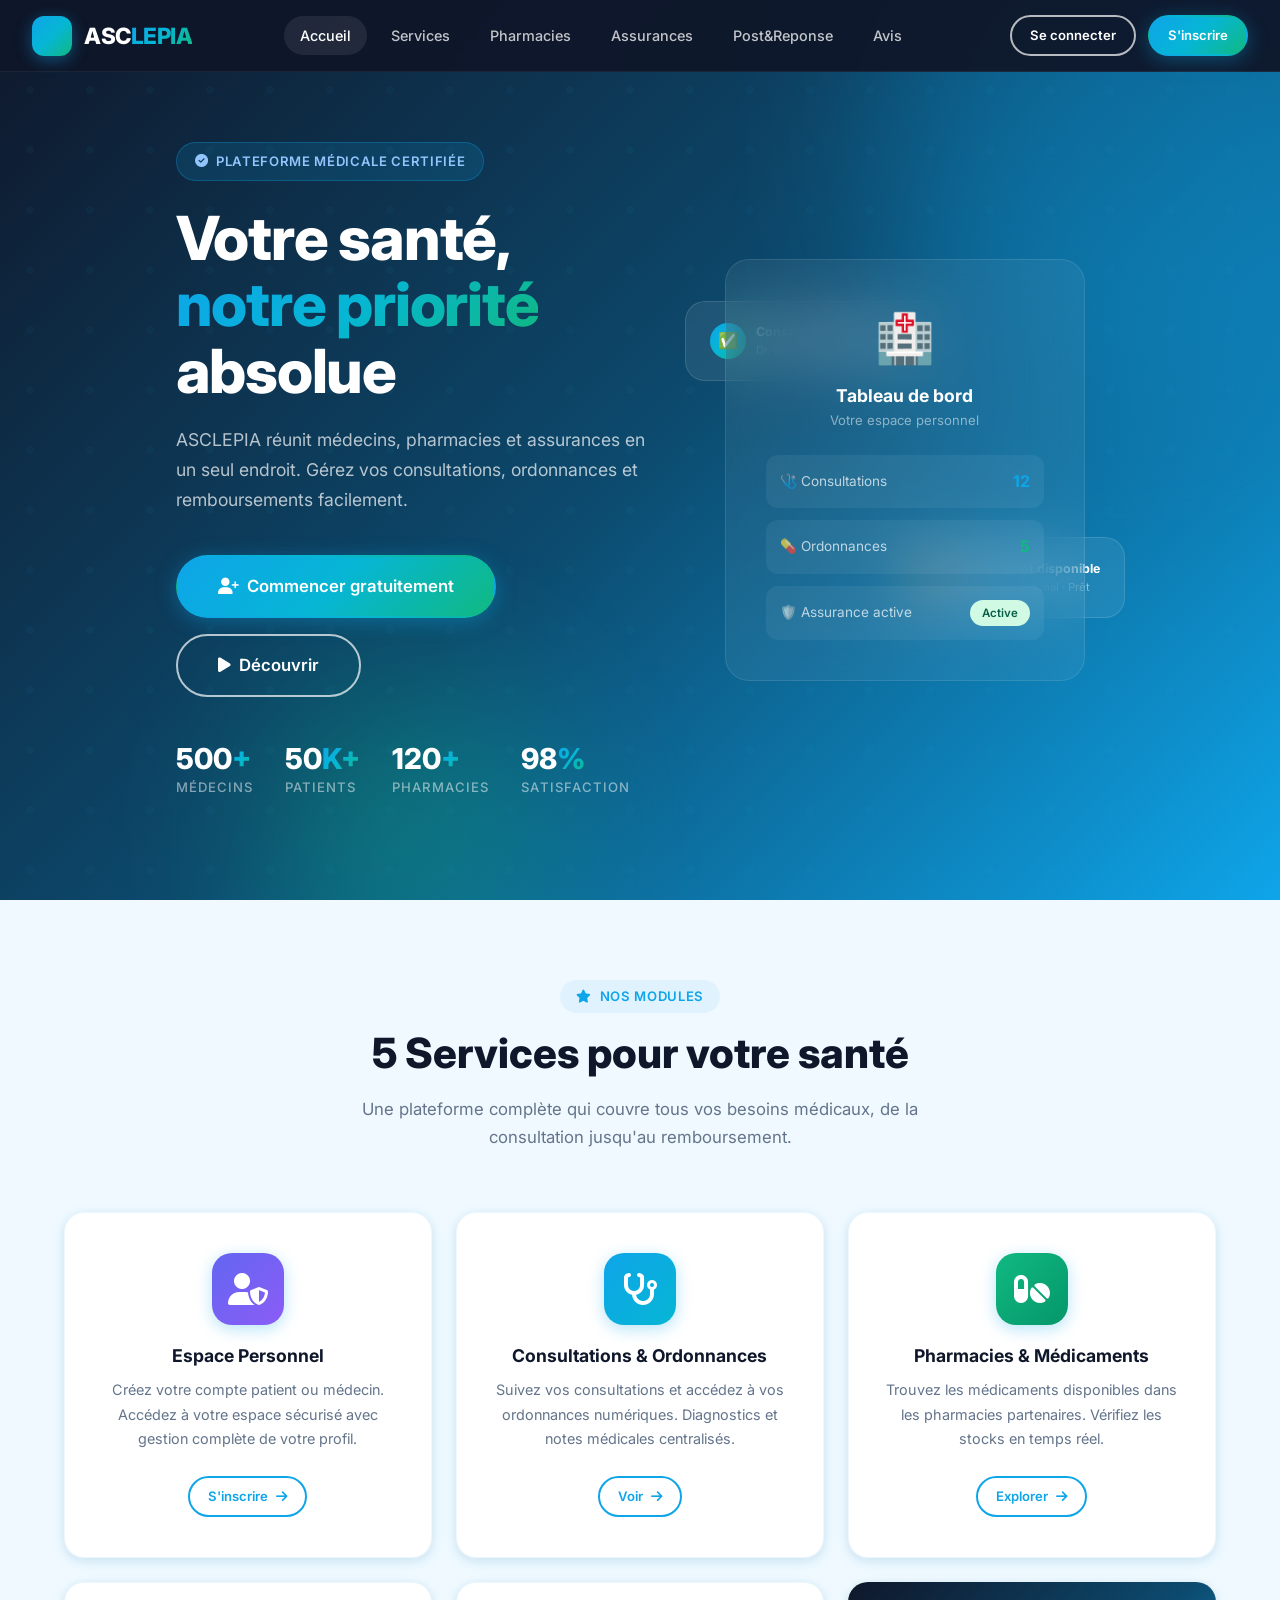
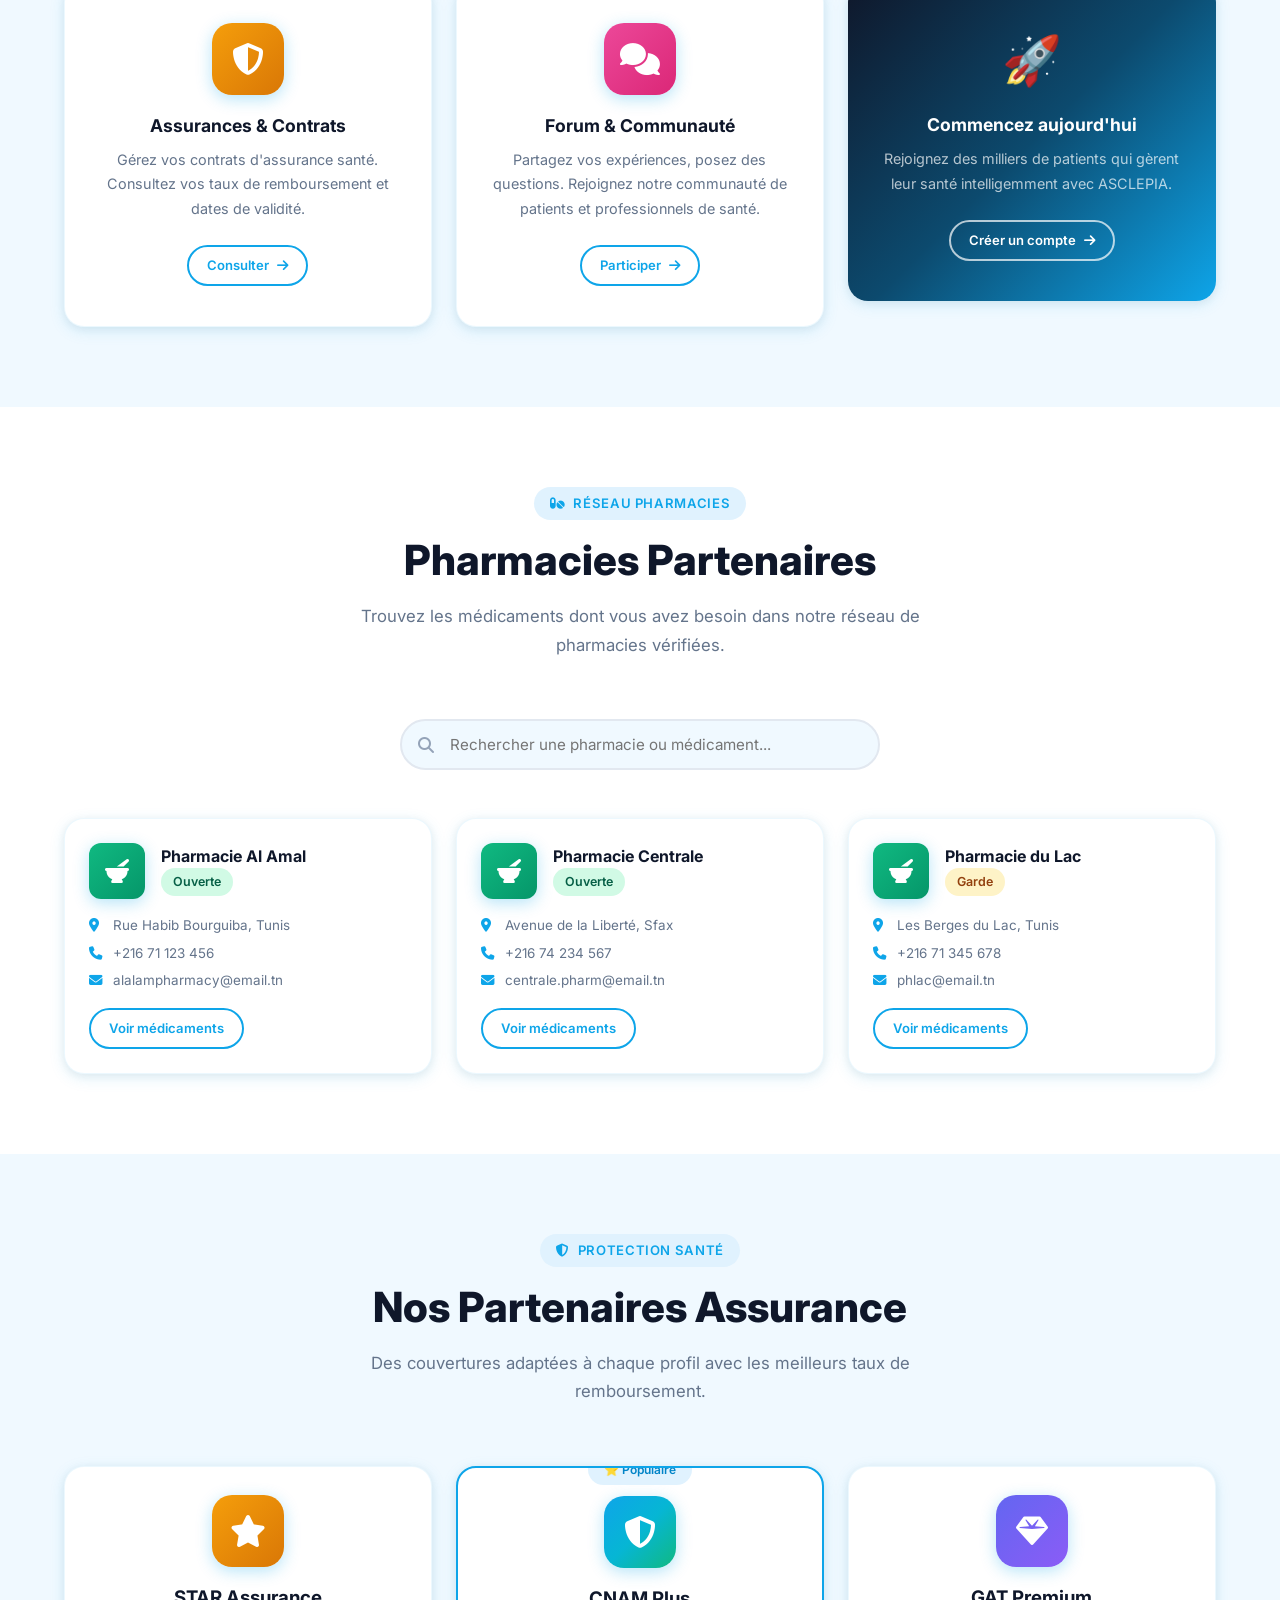
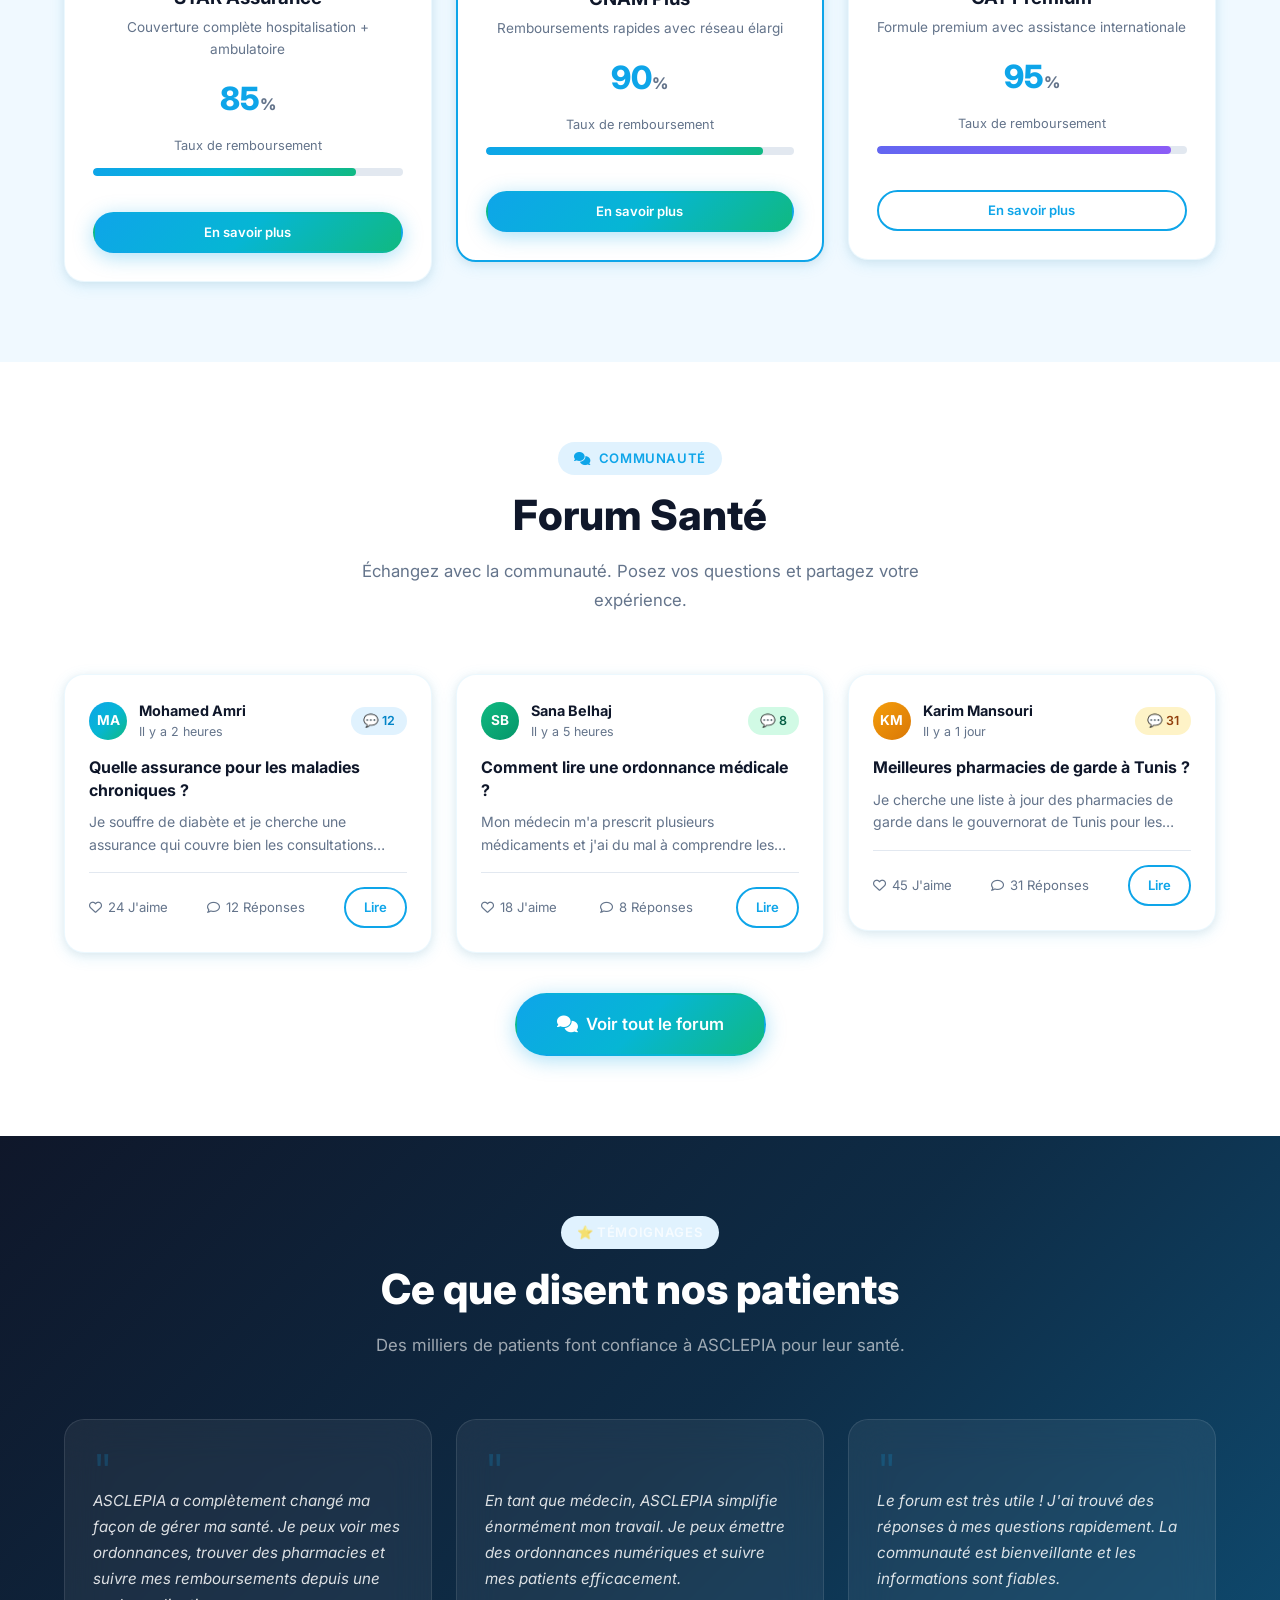
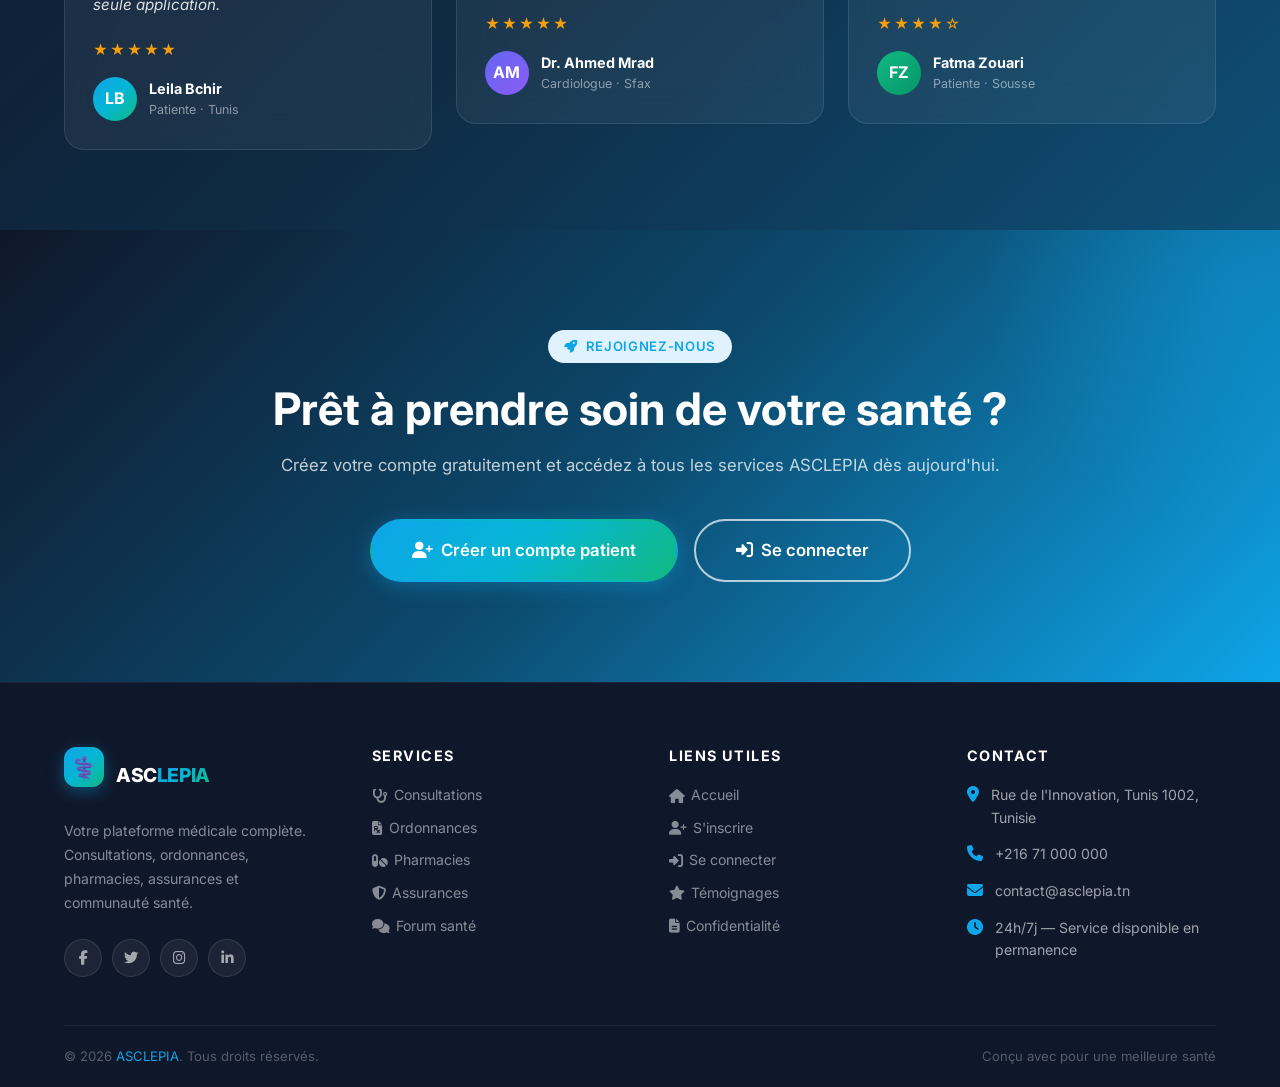
==== View/front/index.html @ 25640bff "sign in sign up" ====
<!DOCTYPE html>
<html lang="fr">
<head>
  <meta charset="UTF-8">
  <meta name="viewport" content="width=device-width, initial-scale=1.0">
  <meta name="description" content="ASCLEPIA - Plateforme médicale en ligne. Consultations, ordonnances, pharmacies, assurances et forum santé.">
  <title>ASCLEPIA — Votre Plateforme Médicale</title>

  <!-- Fonts -->
  <link href="https://fonts.googleapis.com/css2?family=Inter:wght@300;400;500;600;700;800&family=Playfair+Display:wght@600;700&display=swap" rel="stylesheet">
  <!-- Icons -->
  <link rel="stylesheet" href="https://cdnjs.cloudflare.com/ajax/libs/font-awesome/6.5.0/css/all.min.css">
  <!-- Styles -->
  <link rel="stylesheet" href="../assets/css/style.css">
  <link rel="stylesheet" href="../assets/css/frontoffice.css">
</head>

<body>

<!-- ================================================
     NAVBAR
     ================================================ -->
<nav class="navbar" id="navbar">
  <a href="index.html" class="navbar-brand">
    <div class="navbar-logo"></div>
    <div class="navbar-name">ASC<span>LEPIA</span></div>
  </a>

  <div class="nav-links" id="navLinks">
    <a href="#accueil" class="nav-link active">Accueil</a>
    <a href="#services" class="nav-link">Services</a>
    <a href="#pharmacies" class="nav-link">Pharmacies</a>
    <a href="#assurances" class="nav-link">Assurances</a>
    <a href="#forum" class="nav-link">Post&Reponse</a>
    <a href="#avis" class="nav-link">Avis</a>
  </div>

  <div class="nav-actions">
    <a href="login.html" class="btn btn-outline-white btn-sm">Se connecter</a>
    <a href="loginuser.html" class="btn btn-primary btn-sm">S'inscrire</a>
    <div class="hamburger" id="hamburger" onclick="toggleMenu()">
      <span></span><span></span><span></span>
    </div>
  </div>
</nav>

<!-- ================================================
     HERO SECTION
     ================================================ -->
<section class="hero" id="accueil">
  <div class="hero-glow hero-glow-1"></div>
  <div class="hero-glow hero-glow-2"></div>

  <div class="container">
    <div class="d-flex align-center justify-between" style="gap: 48px;">

      <!-- Left Content -->
      <div class="hero-content animate-fadeInUp">
        <div class="hero-badge">
          <i class="fa-solid fa-circle-check"></i>
          Plateforme médicale certifiée
        </div>

        <h1 class="hero-title">
          Votre santé,<br>
          <span class="highlight">notre priorité</span><br>
          absolue
        </h1>

        <p class="hero-subtitle">
          ASCLEPIA réunit médecins, pharmacies et assurances en un seul endroit.
          Gérez vos consultations, ordonnances et remboursements facilement.
        </p>

        <div class="hero-actions">
          <a href="login.html" class="btn btn-primary btn-lg">
            <i class="fa-solid fa-user-plus"></i>
            Commencer gratuitement
          </a>
          <a href="#services" class="btn btn-outline-white btn-lg">
            <i class="fa-solid fa-play"></i>
            Découvrir
          </a>
        </div>

        <div class="hero-stats">
          <div class="hero-stat">
            <div class="number">500<span>+</span></div>
            <div class="label">Médecins</div>
          </div>
          <div class="hero-stat">
            <div class="number">50<span>K+</span></div>
            <div class="label">Patients</div>
          </div>
          <div class="hero-stat">
            <div class="number">120<span>+</span></div>
            <div class="label">Pharmacies</div>
          </div>
          <div class="hero-stat">
            <div class="number">98<span>%</span></div>
            <div class="label">Satisfaction</div>
          </div>
        </div>
      </div>

      <!-- Right Visual -->
      <div class="hero-visual d-none-mobile" style="flex: 0 0 400px;">
        <!-- Floating card 1 -->
        <div class="hero-card-float hero-card-1">
          <div style="display: flex; align-items: center; gap: 10px;">
            <div style="width: 36px; height: 36px; background: var(--gradient-primary); border-radius: 50%; display: flex; align-items: center; justify-content: center; font-size: 1rem;">✅</div>
            <div>
              <div style="font-size: 0.78rem; font-weight: 700; color: white;">Consultation approuvée</div>
              <div style="font-size: 0.7rem; color: rgba(255,255,255,0.5);">Dr. Lamine Ben Ali · il y a 5 min</div>
            </div>
          </div>
        </div>

        <!-- Main card -->
        <div class="hero-main-card">
          <div style="text-align: center; margin-bottom: 24px;">
            <div style="font-size: 3rem; margin-bottom: 8px;">🏥</div>
            <h3 style="color: white; font-size: 1.1rem; margin-bottom: 4px;">Tableau de bord</h3>
            <p style="color: rgba(255,255,255,0.5); font-size: 0.82rem;">Votre espace personnel</p>
          </div>

          <div style="display: flex; flex-direction: column; gap: 12px;">
            <div style="background: rgba(255,255,255,0.06); border-radius: 12px; padding: 14px; display: flex; justify-content: space-between; align-items: center;">
              <span style="color: rgba(255,255,255,0.7); font-size: 0.85rem;">🩺 Consultations</span>
              <span style="color: var(--primary); font-weight: 700;">12</span>
            </div>
            <div style="background: rgba(255,255,255,0.06); border-radius: 12px; padding: 14px; display: flex; justify-content: space-between; align-items: center;">
              <span style="color: rgba(255,255,255,0.7); font-size: 0.85rem;">💊 Ordonnances</span>
              <span style="color: var(--accent); font-weight: 700;">5</span>
            </div>
            <div style="background: rgba(255,255,255,0.06); border-radius: 12px; padding: 14px; display: flex; justify-content: space-between; align-items: center;">
              <span style="color: rgba(255,255,255,0.7); font-size: 0.85rem;">🛡️ Assurance active</span>
              <span class="badge badge-success" style="font-size: 0.72rem;">Active</span>
            </div>
          </div>
        </div>

        <!-- Floating card 2 -->
        <div class="hero-card-float hero-card-2">
          <div style="display: flex; align-items: center; gap: 10px;">
            <div style="font-size: 1.5rem;">💊</div>
            <div>
              <div style="font-size: 0.78rem; font-weight: 700; color: white;">Médicament disponible</div>
              <div style="font-size: 0.7rem; color: rgba(255,255,255,0.5);">Pharmacie Al Amal · Prêt</div>
            </div>
          </div>
        </div>
      </div>

    </div>
  </div>
</section>

<!-- ================================================
     SERVICES SECTION (5 Modules)
     ================================================ -->
<section class="section-padding services-section" id="services">
  <div class="container">
    <div class="section-header">
      <div class="section-tag">
        <i class="fa-solid fa-star"></i>
        Nos Modules
      </div>
      <h2 class="section-title">5 Services pour votre santé</h2>
      <p class="section-desc">
        Une plateforme complète qui couvre tous vos besoins médicaux, de la consultation jusqu'au remboursement.
      </p>
    </div>

    <div class="row">

      <!-- Module 1: Authentification -->
      <div class="col-4">
        <div class="card service-card">
          <div class="icon-box icon-box-lg" style="background: linear-gradient(135deg,#6366f1,#8b5cf6);">
            <i class="fa-solid fa-user-shield"></i>
          </div>
          <h3>Espace Personnel</h3>
          <p>Créez votre compte patient ou médecin. Accédez à votre espace sécurisé avec gestion complète de votre profil.</p>
          <a href="login.html" class="btn btn-outline btn-sm mt-3">
            S'inscrire <i class="fa-solid fa-arrow-right"></i>
          </a>
        </div>
      </div>

      <!-- Module 2: Consultation -->
      <div class="col-4">
        <div class="card service-card">
          <div class="icon-box icon-box-lg" style="background: linear-gradient(135deg,#0ea5e9,#06b6d4);">
            <i class="fa-solid fa-stethoscope"></i>
          </div>
          <h3>Consultations & Ordonnances</h3>
          <p>Suivez vos consultations et accédez à vos ordonnances numériques. Diagnostics et notes médicales centralisés.</p>
          <a href="consultation.php" class="btn btn-outline btn-sm mt-3">
            Voir <i class="fa-solid fa-arrow-right"></i>
          </a>
        </div>
      </div>

      <!-- Module 3: Pharmacie -->
      <div class="col-4">
        <div class="card service-card">
          <div class="icon-box icon-box-lg" style="background: linear-gradient(135deg,#10b981,#059669);">
            <i class="fa-solid fa-pills"></i>
          </div>
          <h3>Pharmacies & Médicaments</h3>
          <p>Trouvez les médicaments disponibles dans les pharmacies partenaires. Vérifiez les stocks en temps réel.</p>
          <a href="pharmacie.php" class="btn btn-outline btn-sm mt-3">
            Explorer <i class="fa-solid fa-arrow-right"></i>
          </a>
        </div>
      </div>

      <!-- Module 4: Assurance -->
      <div class="col-4">
        <div class="card service-card">
          <div class="icon-box icon-box-lg" style="background: linear-gradient(135deg,#f59e0b,#d97706);">
            <i class="fa-solid fa-shield-halved"></i>
          </div>
          <h3>Assurances & Contrats</h3>
          <p>Gérez vos contrats d'assurance santé. Consultez vos taux de remboursement et dates de validité.</p>
          <a href="assurance.php" class="btn btn-outline btn-sm mt-3">
            Consulter <i class="fa-solid fa-arrow-right"></i>
          </a>
        </div>
      </div>

      <!-- Module 5: Forum -->
      <div class="col-4">
        <div class="card service-card">
          <div class="icon-box icon-box-lg" style="background: linear-gradient(135deg,#ec4899,#db2777);">
            <i class="fa-solid fa-comments"></i>
          </div>
          <h3>Forum & Communauté</h3>
          <p>Partagez vos expériences, posez des questions. Rejoignez notre communauté de patients et professionnels de santé.</p>
          <a href="forum.php" class="btn btn-outline btn-sm mt-3">
            Participer <i class="fa-solid fa-arrow-right"></i>
          </a>
        </div>
      </div>

      <!-- CTA Card -->
      <div class="col-4">
        <div class="card service-card" style="background: var(--gradient-hero); border: none;">
          <div style="font-size: 3rem; margin-bottom: 16px;">🚀</div>
          <h3 style="color: white;">Commencez aujourd'hui</h3>
          <p style="color: rgba(255,255,255,0.7);">Rejoignez des milliers de patients qui gèrent leur santé intelligemment avec ASCLEPIA.</p>
          <a href="login.html" class="btn btn-outline-white btn-sm mt-3">
            Créer un compte <i class="fa-solid fa-arrow-right"></i>
          </a>
        </div>
      </div>

    </div>
  </div>
</section>

<!-- ================================================
     PHARMACIES SECTION
     ================================================ -->
<section class="section-padding" id="pharmacies" style="background: white;">
  <div class="container">
    <div class="section-header">
      <div class="section-tag">
        <i class="fa-solid fa-pills"></i>
        Réseau Pharmacies
      </div>
      <h2 class="section-title">Pharmacies Partenaires</h2>
      <p class="section-desc">Trouvez les médicaments dont vous avez besoin dans notre réseau de pharmacies vérifiées.</p>
    </div>

    <!-- Search bar -->
    <div style="max-width: 480px; margin: 0 auto 48px; position: relative;">
      <i class="fa-solid fa-search" style="position: absolute; left: 18px; top: 50%; transform: translateY(-50%); color: var(--gray-light);"></i>
      <input type="text" placeholder="Rechercher une pharmacie ou médicament..." id="pharmSearch"
        style="width: 100%; padding: 14px 18px 14px 48px; border: 2px solid var(--border); border-radius: var(--radius-full); font-size: 0.95rem; outline: none; background: var(--bg); font-family: var(--font-main);"
        onfocus="this.style.borderColor='var(--primary)'" onblur="this.style.borderColor='var(--border)'">
    </div>

    <div class="row" id="pharmaciesGrid">

      <div class="col-4">
        <div class="card pharmacie-card" style="gap: 16px; flex-direction: column; padding: 24px;">
          <div class="d-flex align-center" style="gap: 16px;">
            <div class="icon-box" style="background: linear-gradient(135deg,#10b981,#059669);">
              <i class="fa-solid fa-mortar-pestle"></i>
            </div>
            <div>
              <h3 style="font-size: 1rem; margin-bottom: 2px;">Pharmacie Al Amal</h3>
              <span class="badge badge-success">Ouverte</span>
            </div>
          </div>
          <div style="display: flex; flex-direction: column; gap: 6px;">
            <div class="d-flex align-center gap-1" style="font-size: 0.84rem; color: var(--text-muted);">
              <i class="fa-solid fa-location-dot" style="color: var(--primary); width: 16px;"></i>
              Rue Habib Bourguiba, Tunis
            </div>
            <div class="d-flex align-center gap-1" style="font-size: 0.84rem; color: var(--text-muted);">
              <i class="fa-solid fa-phone" style="color: var(--primary); width: 16px;"></i>
              +216 71 123 456
            </div>
            <div class="d-flex align-center gap-1" style="font-size: 0.84rem; color: var(--text-muted);">
              <i class="fa-solid fa-envelope" style="color: var(--primary); width: 16px;"></i>
              alalampharmacy@email.tn
            </div>
          </div>
          <a href="pharmacie.php" class="btn btn-outline btn-sm" style="align-self: flex-start;">
            Voir médicaments
          </a>
        </div>
      </div>

      <div class="col-4">
        <div class="card pharmacie-card" style="gap: 16px; flex-direction: column; padding: 24px;">
          <div class="d-flex align-center" style="gap: 16px;">
            <div class="icon-box" style="background: linear-gradient(135deg,#10b981,#059669);">
              <i class="fa-solid fa-mortar-pestle"></i>
            </div>
            <div>
              <h3 style="font-size: 1rem; margin-bottom: 2px;">Pharmacie Centrale</h3>
              <span class="badge badge-success">Ouverte</span>
            </div>
          </div>
          <div style="display: flex; flex-direction: column; gap: 6px;">
            <div class="d-flex align-center gap-1" style="font-size: 0.84rem; color: var(--text-muted);">
              <i class="fa-solid fa-location-dot" style="color: var(--primary); width: 16px;"></i>
              Avenue de la Liberté, Sfax
            </div>
            <div class="d-flex align-center gap-1" style="font-size: 0.84rem; color: var(--text-muted);">
              <i class="fa-solid fa-phone" style="color: var(--primary); width: 16px;"></i>
              +216 74 234 567
            </div>
            <div class="d-flex align-center gap-1" style="font-size: 0.84rem; color: var(--text-muted);">
              <i class="fa-solid fa-envelope" style="color: var(--primary); width: 16px;"></i>
              centrale.pharm@email.tn
            </div>
          </div>
          <a href="pharmacie.php" class="btn btn-outline btn-sm" style="align-self: flex-start;">
            Voir médicaments
          </a>
        </div>
      </div>

      <div class="col-4">
        <div class="card pharmacie-card" style="gap: 16px; flex-direction: column; padding: 24px;">
          <div class="d-flex align-center" style="gap: 16px;">
            <div class="icon-box" style="background: linear-gradient(135deg,#10b981,#059669);">
              <i class="fa-solid fa-mortar-pestle"></i>
            </div>
            <div>
              <h3 style="font-size: 1rem; margin-bottom: 2px;">Pharmacie du Lac</h3>
              <span class="badge badge-warning">Garde</span>
            </div>
          </div>
          <div style="display: flex; flex-direction: column; gap: 6px;">
            <div class="d-flex align-center gap-1" style="font-size: 0.84rem; color: var(--text-muted);">
              <i class="fa-solid fa-location-dot" style="color: var(--primary); width: 16px;"></i>
              Les Berges du Lac, Tunis
            </div>
            <div class="d-flex align-center gap-1" style="font-size: 0.84rem; color: var(--text-muted);">
              <i class="fa-solid fa-phone" style="color: var(--primary); width: 16px;"></i>
              +216 71 345 678
            </div>
            <div class="d-flex align-center gap-1" style="font-size: 0.84rem; color: var(--text-muted);">
              <i class="fa-solid fa-envelope" style="color: var(--primary); width: 16px;"></i>
              phlac@email.tn
            </div>
          </div>
          <a href="pharmacie.php" class="btn btn-outline btn-sm" style="align-self: flex-start;">
            Voir médicaments
          </a>
        </div>
      </div>

    </div>
  </div>
</section>

<!-- ================================================
     ASSURANCES SECTION
     ================================================ -->
<section class="section-padding" id="assurances" style="background: var(--bg);">
  <div class="container">
    <div class="section-header">
      <div class="section-tag">
        <i class="fa-solid fa-shield-halved"></i>
        Protection Santé
      </div>
      <h2 class="section-title">Nos Partenaires Assurance</h2>
      <p class="section-desc">Des couvertures adaptées à chaque profil avec les meilleurs taux de remboursement.</p>
    </div>

    <div class="row">

      <div class="col-4">
        <div class="card assurance-card">
          <div class="icon-box icon-box-lg" style="margin: 0 auto 20px; background: linear-gradient(135deg,#f59e0b,#d97706);">
            <i class="fa-solid fa-star"></i>
          </div>
          <h3>STAR Assurance</h3>
          <p style="font-size: 0.85rem; color: var(--text-muted); margin: 8px 0;">Couverture complète hospitalisation + ambulatoire</p>
          <div class="rate">85<span>%</span></div>
          <div style="font-size: 0.8rem; color: var(--text-muted); margin-bottom: 12px;">Taux de remboursement</div>
          <div class="progress-bar-wrap">
            <div class="progress-bar" style="width: 85%;"></div>
          </div>
          <a href="assurance.php" class="btn btn-primary btn-sm mt-3" style="width: 100%; justify-content: center;">
            En savoir plus
          </a>
        </div>
      </div>

      <div class="col-4">
        <div class="card assurance-card" style="border: 2px solid var(--primary); position: relative;">
          <div style="position: absolute; top: -14px; left: 50%; transform: translateX(-50%);">
            <span class="badge badge-primary" style="padding: 6px 16px; font-size: 0.75rem;">⭐ Populaire</span>
          </div>
          <div class="icon-box icon-box-lg" style="margin: 0 auto 20px; background: var(--gradient-primary);">
            <i class="fa-solid fa-shield-halved"></i>
          </div>
          <h3>CNAM Plus</h3>
          <p style="font-size: 0.85rem; color: var(--text-muted); margin: 8px 0;">Remboursements rapides avec réseau élargi</p>
          <div class="rate">90<span>%</span></div>
          <div style="font-size: 0.8rem; color: var(--text-muted); margin-bottom: 12px;">Taux de remboursement</div>
          <div class="progress-bar-wrap">
            <div class="progress-bar" style="width: 90%;"></div>
          </div>
          <a href="assurance.php" class="btn btn-primary btn-sm mt-3" style="width: 100%; justify-content: center;">
            En savoir plus
          </a>
        </div>
      </div>

      <div class="col-4">
        <div class="card assurance-card">
          <div class="icon-box icon-box-lg" style="margin: 0 auto 20px; background: linear-gradient(135deg,#6366f1,#8b5cf6);">
            <i class="fa-solid fa-gem"></i>
          </div>
          <h3>GAT Premium</h3>
          <p style="font-size: 0.85rem; color: var(--text-muted); margin: 8px 0;">Formule premium avec assistance internationale</p>
          <div class="rate">95<span>%</span></div>
          <div style="font-size: 0.8rem; color: var(--text-muted); margin-bottom: 12px;">Taux de remboursement</div>
          <div class="progress-bar-wrap">
            <div class="progress-bar" style="width: 95%; background: linear-gradient(90deg,#6366f1,#8b5cf6);"></div>
          </div>
          <a href="assurance.php" class="btn btn-outline btn-sm mt-3" style="width: 100%; justify-content: center;">
            En savoir plus
          </a>
        </div>
      </div>

    </div>
  </div>
</section>

<!-- ================================================
     FORUM / POSTS SECTION
     ================================================ -->
<section class="section-padding" id="forum" style="background: white;">
  <div class="container">
    <div class="section-header">
      <div class="section-tag">
        <i class="fa-solid fa-comments"></i>
        Communauté
      </div>
      <h2 class="section-title">Forum Santé</h2>
      <p class="section-desc">Échangez avec la communauté. Posez vos questions et partagez votre expérience.</p>
    </div>

    <div class="row">

      <div class="col-4">
        <div class="card post-card">
          <div class="post-meta">
            <div class="post-avatar">MA</div>
            <div>
              <div class="post-author">Mohamed Amri</div>
              <div class="post-date">Il y a 2 heures</div>
            </div>
            <span class="badge badge-primary" style="margin-left: auto;">💬 12</span>
          </div>
          <h3>Quelle assurance pour les maladies chroniques ?</h3>
          <p>Je souffre de diabète et je cherche une assurance qui couvre bien les consultations régulières et les médicaments...</p>
          <div class="post-footer">
            <div class="post-stat"><i class="fa-regular fa-heart"></i> 24 J'aime</div>
            <div class="post-stat"><i class="fa-regular fa-comment"></i> 12 Réponses</div>
            <a href="forum.php" class="btn btn-outline btn-sm">Lire</a>
          </div>
        </div>
      </div>

      <div class="col-4">
        <div class="card post-card">
          <div class="post-meta">
            <div class="post-avatar" style="background: linear-gradient(135deg,#10b981,#059669);">SB</div>
            <div>
              <div class="post-author">Sana Belhaj</div>
              <div class="post-date">Il y a 5 heures</div>
            </div>
            <span class="badge badge-success" style="margin-left: auto;">💬 8</span>
          </div>
          <h3>Comment lire une ordonnance médicale ?</h3>
          <p>Mon médecin m'a prescrit plusieurs médicaments et j'ai du mal à comprendre les dosages et les instructions...</p>
          <div class="post-footer">
            <div class="post-stat"><i class="fa-regular fa-heart"></i> 18 J'aime</div>
            <div class="post-stat"><i class="fa-regular fa-comment"></i> 8 Réponses</div>
            <a href="forum.php" class="btn btn-outline btn-sm">Lire</a>
          </div>
        </div>
      </div>

      <div class="col-4">
        <div class="card post-card">
          <div class="post-meta">
            <div class="post-avatar" style="background: linear-gradient(135deg,#f59e0b,#d97706);">KM</div>
            <div>
              <div class="post-author">Karim Mansouri</div>
              <div class="post-date">Il y a 1 jour</div>
            </div>
            <span class="badge badge-warning" style="margin-left: auto;">💬 31</span>
          </div>
          <h3>Meilleures pharmacies de garde à Tunis ?</h3>
          <p>Je cherche une liste à jour des pharmacies de garde dans le gouvernorat de Tunis pour les urgences nocturnes...</p>
          <div class="post-footer">
            <div class="post-stat"><i class="fa-regular fa-heart"></i> 45 J'aime</div>
            <div class="post-stat"><i class="fa-regular fa-comment"></i> 31 Réponses</div>
            <a href="forum.php" class="btn btn-outline btn-sm">Lire</a>
          </div>
        </div>
      </div>

    </div>

    <div style="text-align: center; margin-top: 40px;">
      <a href="forum.php" class="btn btn-primary btn-lg">
        <i class="fa-solid fa-comments"></i>
        Voir tout le forum
      </a>
    </div>
  </div>
</section>

<!-- ================================================
     AVIS / TÉMOIGNAGES SECTION
     ================================================ -->
<section class="section-padding avis-section" id="avis">
  <div class="container" style="position: relative; z-index: 1;">
    <div class="section-header">
      <div class="section-tag">⭐ Témoignages</div>
      <h2 class="section-title">Ce que disent nos patients</h2>
      <p class="section-desc" style="color: rgba(255,255,255,0.6);">Des milliers de patients font confiance à ASCLEPIA pour leur santé.</p>
    </div>

    <div class="row">

      <div class="col-4">
        <div class="avis-card">
          <div class="avis-quote">"</div>
          <p class="avis-text">
            ASCLEPIA a complètement changé ma façon de gérer ma santé. Je peux voir mes ordonnances, trouver des pharmacies et suivre mes remboursements depuis une seule application.
          </p>
          <div class="stars">★★★★★</div>
          <div class="avis-author mt-2">
            <div class="avis-avatar">LB</div>
            <div class="avis-author-info">
              <div class="name">Leila Bchir</div>
              <div class="role">Patiente · Tunis</div>
            </div>
          </div>
        </div>
      </div>

      <div class="col-4">
        <div class="avis-card">
          <div class="avis-quote">"</div>
          <p class="avis-text">
            En tant que médecin, ASCLEPIA simplifie énormément mon travail. Je peux émettre des ordonnances numériques et suivre mes patients efficacement.
          </p>
          <div class="stars">★★★★★</div>
          <div class="avis-author mt-2">
            <div class="avis-avatar" style="background: linear-gradient(135deg,#6366f1,#8b5cf6);">AM</div>
            <div class="avis-author-info">
              <div class="name">Dr. Ahmed Mrad</div>
              <div class="role">Cardiologue · Sfax</div>
            </div>
          </div>
        </div>
      </div>

      <div class="col-4">
        <div class="avis-card">
          <div class="avis-quote">"</div>
          <p class="avis-text">
            Le forum est très utile ! J'ai trouvé des réponses à mes questions rapidement. La communauté est bienveillante et les informations sont fiables.
          </p>
          <div class="stars">★★★★☆</div>
          <div class="avis-author mt-2">
            <div class="avis-avatar" style="background: linear-gradient(135deg,#10b981,#059669);">FZ</div>
            <div class="avis-author-info">
              <div class="name">Fatma Zouari</div>
              <div class="role">Patiente · Sousse</div>
            </div>
          </div>
        </div>
      </div>

    </div>
  </div>
</section>

<!-- ================================================
     CTA SECTION
     ================================================ -->
<section class="cta-section">
  <div class="container">
    <div class="cta-content">
      <div class="section-tag" style="justify-content: center; margin-bottom: 20px;">
        <i class="fa-solid fa-rocket"></i>
        Rejoignez-nous
      </div>
      <h2>Prêt à prendre soin de votre santé ?</h2>
      <p>Créez votre compte gratuitement et accédez à tous les services ASCLEPIA dès aujourd'hui.</p>
      <div style="display: flex; gap: 16px; justify-content: center; flex-wrap: wrap;">
        <a href="login.html" class="btn btn-primary btn-lg">
          <i class="fa-solid fa-user-plus"></i>
          Créer un compte patient
        </a>
        <a href="login.html" class="btn btn-outline-white btn-lg">
          <i class="fa-solid fa-sign-in-alt"></i>
          Se connecter
        </a>
      </div>
    </div>
  </div>
</section>

<!-- ================================================
     FOOTER
     ================================================ -->
<footer class="footer">
  <div class="container">
    <div class="row" style="gap: 48px;">

      <!-- Brand -->
      <div style="flex: 0 0 260px;">
        <div class="footer-brand">
          <div class="navbar-brand" style="margin-bottom: 16px;">
            <div class="navbar-logo">⚕️</div>
            <div class="navbar-name" style="font-size: 1.2rem;">ASC<span class="text-primary">LEPIA</span></div>
          </div>
          <p>Votre plateforme médicale complète. Consultations, ordonnances, pharmacies, assurances et communauté santé.</p>
          <div class="social-links">
            <a href="#" class="social-link"><i class="fab fa-facebook-f"></i></a>
            <a href="#" class="social-link"><i class="fab fa-twitter"></i></a>
            <a href="#" class="social-link"><i class="fab fa-instagram"></i></a>
            <a href="#" class="social-link"><i class="fab fa-linkedin-in"></i></a>
          </div>
        </div>
      </div>

      <!-- Services -->
      <div class="col">
        <div class="footer-section">
          <h4>Services</h4>
          <ul class="footer-links">
            <li><a href="consultation.php"><i class="fa-solid fa-stethoscope"></i> Consultations</a></li>
            <li><a href="consultation.php"><i class="fa-solid fa-file-prescription"></i> Ordonnances</a></li>
            <li><a href="addpharmacie.php"><i class="fa-solid fa-pills"></i> Pharmacies</a></li>
            <li><a href="assurance.php"><i class="fa-solid fa-shield-halved"></i> Assurances</a></li>
            <li><a href="forum.php"><i class="fa-solid fa-comments"></i> Forum santé</a></li>
          </ul>
        </div>
      </div>

      <!-- Liens -->
      <div class="col">
        <div class="footer-section">
          <h4>Liens utiles</h4>
          <ul class="footer-links">
            <li><a href="index.html"><i class="fa-solid fa-home"></i> Accueil</a></li>
            <li><a href="login.html"><i class="fa-solid fa-user-plus"></i> S'inscrire</a></li>
            <li><a href="login.html"><i class="fa-solid fa-sign-in-alt"></i> Se connecter</a></li>
            <li><a href="#avis"><i class="fa-solid fa-star"></i> Témoignages</a></li>
            <li><a href="#"><i class="fa-solid fa-file-lines"></i> Confidentialité</a></li>
          </ul>
        </div>
      </div>

      <!-- Contact -->
      <div class="col">
        <div class="footer-section">
          <h4>Contact</h4>
          <div class="footer-contact-item">
            <i class="fa-solid fa-location-dot icon"></i>
            <span>Rue de l'Innovation, Tunis 1002, Tunisie</span>
          </div>
          <div class="footer-contact-item">
            <i class="fa-solid fa-phone icon"></i>
            <span>+216 71 000 000</span>
          </div>
          <div class="footer-contact-item">
            <i class="fa-solid fa-envelope icon"></i>
            <span>contact@asclepia.tn</span>
          </div>
          <div class="footer-contact-item">
            <i class="fa-solid fa-clock icon"></i>
            <span>24h/7j — Service disponible en permanence</span>
          </div>
        </div>
      </div>

    </div>

    <div class="footer-bottom">
      <p>© 2026 <a href="index.html">ASCLEPIA</a>. Tous droits réservés.</p>
      <p>Conçu avec  pour une meilleure santé</p>
    </div>
  </div>
</footer>

<!-- ================================================
     SCRIPTS
     ================================================ -->
<script>
  // ---- Navbar scroll effect ----
  const navbar = document.getElementById('navbar');
  window.addEventListener('scroll', () => {
    navbar.classList.toggle('scrolled', window.scrollY > 30);
  });

  // ---- Mobile menu ----
  function toggleMenu() {
    document.getElementById('navLinks').classList.toggle('open');
  }

  // ---- Smooth scroll for nav links ----
  document.querySelectorAll('a[href^="#"]').forEach(anchor => {
    anchor.addEventListener('click', function (e) {
      e.preventDefault();
      const target = document.querySelector(this.getAttribute('href'));
      if (target) {
        target.scrollIntoView({ behavior: 'smooth', block: 'start' });
        document.getElementById('navLinks').classList.remove('open');
      }
    });
  });

  // ---- Active nav link on scroll ----
  const sections = document.querySelectorAll('section[id], div[id]');
  const navLinks = document.querySelectorAll('.nav-link');

  window.addEventListener('scroll', () => {
    let current = '';
    sections.forEach(section => {
      const sectionTop = section.offsetTop - 100;
      if (window.scrollY >= sectionTop) current = section.getAttribute('id');
    });
    navLinks.forEach(link => {
      link.classList.remove('active');
      if (link.getAttribute('href') === `#${current}`) link.classList.add('active');
    });
  });

  // ---- Animate progress bars on scroll ----
  const progressBars = document.querySelectorAll('.progress-bar');
  const observer = new IntersectionObserver(entries => {
    entries.forEach(entry => {
      if (entry.isIntersecting) {
        entry.target.style.width = entry.target.getAttribute('data-width') || entry.target.style.width;
      }
    });
  }, { threshold: 0.5 });
  progressBars.forEach(bar => observer.observe(bar));

  // ---- Animate counters ----
  function animateCounter(element, target, duration = 2000) {
    let start = 0;
    const step = target / (duration / 16);
    const timer = setInterval(() => {
      start += step;
      if (start >= target) { start = target; clearInterval(timer); }
      element.textContent = Math.floor(start).toLocaleString();
    }, 16);
  }

  // ---- Cards entrance animation ----
  const cards = document.querySelectorAll('.card, .avis-card');
  const cardObserver = new IntersectionObserver(entries => {
    entries.forEach((entry, i) => {
      if (entry.isIntersecting) {
        setTimeout(() => {
          entry.target.style.opacity = '1';
          entry.target.style.transform = 'translateY(0)';
        }, i * 80);
        cardObserver.unobserve(entry.target);
      }
    });
  }, { threshold: 0.1 });

  cards.forEach(card => {
    card.style.opacity = '0';
    card.style.transform = 'translateY(20px)';
    card.style.transition = 'opacity 0.5s ease, transform 0.5s ease';
    cardObserver.observe(card);
  });
</script>

</body>
</html>
---- View/assets/css/style.css ----
/* ============================================
   ASCLEPIA - Medical Platform Global Styles
   Design System & Variables
   ============================================ */

@import url('https://fonts.googleapis.com/css2?family=Inter:wght@300;400;500;600;700;800&family=Playfair+Display:wght@600;700&display=swap');

:root {
  /* Color Palette */
  --primary: #0ea5e9;
  --primary-dark: #0284c7;
  --primary-light: #e0f2fe;
  --secondary: #06b6d4;
  --accent: #10b981;
  --accent-dark: #059669;
  --danger: #ef4444;
  --warning: #f59e0b;
  --dark: #0f172a;
  --dark-2: #1e293b;
  --dark-3: #334155;
  --gray: #64748b;
  --gray-light: #94a3b8;
  --border: #e2e8f0;
  --bg: #f0f9ff;
  --bg-card: #ffffff;
  --text: #0f172a;
  --text-muted: #64748b;
  --white: #ffffff;

  /* Gradients */
  --gradient-primary: linear-gradient(135deg, #0ea5e9 0%, #06b6d4 50%, #10b981 100%);
  --gradient-dark: linear-gradient(135deg, #0f172a 0%, #1e293b 100%);
  --gradient-hero: linear-gradient(135deg, #0f172a 0%, #0c4a6e 50%, #0ea5e9 100%);
  --gradient-card: linear-gradient(145deg, rgba(14,165,233,0.08) 0%, rgba(6,182,212,0.05) 100%);

  /* Shadows */
  --shadow-sm: 0 1px 3px rgba(0,0,0,0.08), 0 1px 2px rgba(0,0,0,0.05);
  --shadow: 0 4px 16px rgba(14,165,233,0.12), 0 2px 8px rgba(0,0,0,0.06);
  --shadow-lg: 0 10px 40px rgba(14,165,233,0.15), 0 4px 16px rgba(0,0,0,0.08);
  --shadow-hover: 0 20px 60px rgba(14,165,233,0.2), 0 8px 24px rgba(0,0,0,0.1);

  /* Borders */
  --radius-sm: 8px;
  --radius: 12px;
  --radius-lg: 20px;
  --radius-xl: 28px;
  --radius-full: 9999px;

  /* Typography */
  --font-main: 'Inter', sans-serif;
  --font-display: 'Playfair Display', serif;

  /* Transitions */
  --transition: all 0.3s cubic-bezier(0.4, 0, 0.2, 1);
  --transition-fast: all 0.15s ease;
  --transition-slow: all 0.5s cubic-bezier(0.4, 0, 0.2, 1);
}

/* ============================================
   RESET & BASE
   ============================================ */
*, *::before, *::after {
  box-sizing: border-box;
  margin: 0;
  padding: 0;
}

html {
  scroll-behavior: smooth;
  font-size: 16px;
}

body {
  font-family: var(--font-main);
  background: var(--bg);
  color: var(--text);
  line-height: 1.6;
  -webkit-font-smoothing: antialiased;
}

a {
  color: var(--primary);
  text-decoration: none;
  transition: var(--transition);
}

a:hover { color: var(--primary-dark); }

img { max-width: 100%; height: auto; display: block; }

ul { list-style: none; }

/* ============================================
   TYPOGRAPHY
   ============================================ */
h1, h2, h3, h4, h5, h6 {
  font-family: var(--font-main);
  font-weight: 700;
  line-height: 1.2;
  color: var(--dark);
}

.display-title {
  font-family: var(--font-display);
  font-weight: 700;
}

.text-primary { color: var(--primary) !important; }
.text-accent { color: var(--accent) !important; }
.text-muted { color: var(--text-muted) !important; }
.text-white { color: var(--white) !important; }
.text-center { text-align: center; }

/* ============================================
   LAYOUT UTILITIES
   ============================================ */
.container {
  max-width: 1200px;
  margin: 0 auto;
  padding: 0 24px;
}

.container-fluid { padding: 0 24px; }

.row {
  display: flex;
  flex-wrap: wrap;
  gap: 24px;
}

.col { flex: 1; }
.col-2 { flex: 0 0 calc(16.666% - 12px); }
.col-3 { flex: 0 0 calc(25% - 18px); }
.col-4 { flex: 0 0 calc(33.333% - 16px); }
.col-6 { flex: 0 0 calc(50% - 12px); }
.col-8 { flex: 0 0 calc(66.666% - 8px); }
.col-12 { flex: 0 0 100%; }

.d-flex { display: flex; }
.d-grid { display: grid; }
.d-none { display: none; }

.align-center { align-items: center; }
.justify-center { justify-content: center; }
.justify-between { justify-content: space-between; }
.flex-wrap { flex-wrap: wrap; }
.gap-1 { gap: 8px; }
.gap-2 { gap: 16px; }
.gap-3 { gap: 24px; }
.gap-4 { gap: 32px; }

.mt-1 { margin-top: 8px; }
.mt-2 { margin-top: 16px; }
.mt-3 { margin-top: 24px; }
.mt-4 { margin-top: 32px; }
.mt-5 { margin-top: 48px; }
.mb-1 { margin-bottom: 8px; }
.mb-2 { margin-bottom: 16px; }
.mb-3 { margin-bottom: 24px; }
.mb-4 { margin-bottom: 32px; }
.mb-5 { margin-bottom: 48px; }
.py-3 { padding-top: 24px; padding-bottom: 24px; }
.py-5 { padding-top: 48px; padding-bottom: 48px; }
.section-padding { padding: 80px 0; }

/* ============================================
   BUTTONS
   ============================================ */
.btn {
  display: inline-flex;
  align-items: center;
  gap: 8px;
  padding: 12px 28px;
  border-radius: var(--radius-full);
  font-weight: 600;
  font-size: 0.9rem;
  cursor: pointer;
  border: 2px solid transparent;
  transition: var(--transition);
  text-decoration: none;
  white-space: nowrap;
  font-family: var(--font-main);
}

.btn:hover { transform: translateY(-2px); text-decoration: none; }

.btn-primary {
  background: var(--gradient-primary);
  color: var(--white);
  box-shadow: 0 4px 20px rgba(14,165,233,0.35);
}

.btn-primary:hover {
  box-shadow: 0 8px 32px rgba(14,165,233,0.45);
  color: var(--white);
}

.btn-outline {
  background: transparent;
  border-color: var(--primary);
  color: var(--primary);
}

.btn-outline:hover {
  background: var(--primary);
  color: var(--white);
}

.btn-outline-white {
  background: transparent;
  border-color: rgba(255,255,255,0.7);
  color: var(--white);
}

.btn-outline-white:hover {
  background: rgba(255,255,255,0.15);
  border-color: var(--white);
  color: var(--white);
}

.btn-accent {
  background: var(--accent);
  color: var(--white);
  box-shadow: 0 4px 16px rgba(16,185,129,0.3);
}

.btn-accent:hover {
  background: var(--accent-dark);
  box-shadow: 0 8px 28px rgba(16,185,129,0.4);
  color: var(--white);
}

.btn-danger {
  background: var(--danger);
  color: var(--white);
  box-shadow: 0 4px 16px rgba(239,68,68,0.3);
}

.btn-sm { padding: 8px 18px; font-size: 0.82rem; }
.btn-lg { padding: 16px 40px; font-size: 1.05rem; }
.btn-icon { padding: 10px; width: 42px; height: 42px; justify-content: center; }

/* ============================================
   CARDS
   ============================================ */
.card {
  background: var(--bg-card);
  border-radius: var(--radius-lg);
  padding: 28px;
  box-shadow: var(--shadow);
  border: 1px solid rgba(14,165,233,0.08);
  transition: var(--transition);
  position: relative;
  overflow: hidden;
}

.card::before {
  content: '';
  position: absolute;
  top: 0; left: 0; right: 0;
  height: 3px;
  background: var(--gradient-primary);
  opacity: 0;
  transition: var(--transition);
}

.card:hover {
  transform: translateY(-4px);
  box-shadow: var(--shadow-hover);
}

.card:hover::before { opacity: 1; }

.card-header {
  display: flex;
  align-items: center;
  justify-content: space-between;
  margin-bottom: 20px;
  padding-bottom: 16px;
  border-bottom: 1px solid var(--border);
}

.card-title {
  font-size: 1.1rem;
  font-weight: 700;
  color: var(--dark);
}

/* ============================================
   BADGES & TAGS
   ============================================ */
.badge {
  display: inline-flex;
  align-items: center;
  gap: 4px;
  padding: 4px 12px;
  border-radius: var(--radius-full);
  font-size: 0.78rem;
  font-weight: 600;
}

.badge-primary { background: var(--primary-light); color: var(--primary-dark); }
.badge-success { background: #d1fae5; color: #065f46; }
.badge-danger { background: #fee2e2; color: #991b1b; }
.badge-warning { background: #fef3c7; color: #92400e; }
.badge-gray { background: var(--border); color: var(--gray); }

/* ============================================
   SECTION HEADERS
   ============================================ */
.section-header {
  text-align: center;
  margin-bottom: 60px;
}

.section-tag {
  display: inline-flex;
  align-items: center;
  gap: 8px;
  background: var(--primary-light);
  color: var(--primary);
  padding: 6px 16px;
  border-radius: var(--radius-full);
  font-size: 0.82rem;
  font-weight: 600;
  letter-spacing: 0.05em;
  text-transform: uppercase;
  margin-bottom: 16px;
}

.section-title {
  font-size: clamp(1.8rem, 4vw, 2.6rem);
  font-weight: 800;
  color: var(--dark);
  margin-bottom: 16px;
}

.section-desc {
  font-size: 1.05rem;
  color: var(--text-muted);
  max-width: 580px;
  margin: 0 auto;
  line-height: 1.7;
}

/* ============================================
   ICONS
   ============================================ */
.icon-box {
  width: 56px; height: 56px;
  border-radius: var(--radius);
  display: flex;
  align-items: center;
  justify-content: center;
  font-size: 1.5rem;
  background: var(--gradient-primary);
  color: white;
  flex-shrink: 0;
  box-shadow: 0 4px 16px rgba(14,165,233,0.3);
}

.icon-box-lg { width: 72px; height: 72px; font-size: 2rem; border-radius: var(--radius-lg); }
.icon-box-sm { width: 40px; height: 40px; font-size: 1.1rem; border-radius: var(--radius-sm); }

.icon-box-soft {
  background: var(--gradient-card);
  color: var(--primary);
  box-shadow: none;
  border: 1px solid rgba(14,165,233,0.15);
}

/* ============================================
   FORMS
   ============================================ */
.form-group {
  margin-bottom: 20px;
}

.form-label {
  display: block;
  font-weight: 600;
  font-size: 0.88rem;
  color: var(--dark);
  margin-bottom: 8px;
}

.form-control {
  width: 100%;
  padding: 12px 16px;
  border: 2px solid var(--border);
  border-radius: var(--radius);
  font-size: 0.95rem;
  font-family: var(--font-main);
  color: var(--text);
  background: var(--white);
  transition: var(--transition);
  outline: none;
}

.form-control:focus {
  border-color: var(--primary);
  box-shadow: 0 0 0 4px rgba(14,165,233,0.12);
}

.form-control::placeholder { color: var(--gray-light); }

textarea.form-control { resize: vertical; min-height: 120px; }

select.form-control { cursor: pointer; }

.form-hint {
  font-size: 0.8rem;
  color: var(--text-muted);
  margin-top: 6px;
}

.form-error {
  font-size: 0.8rem;
  color: var(--danger);
  margin-top: 6px;
  display: none;
}

.form-control.is-invalid { border-color: var(--danger); }
.form-control.is-invalid + .form-error { display: block; }

/* ============================================
   TABLES
   ============================================ */
.table-wrapper {
  overflow-x: auto;
  border-radius: var(--radius-lg);
  box-shadow: var(--shadow);
  background: var(--white);
  border: 1px solid var(--border);
}

.table {
  width: 100%;
  border-collapse: collapse;
  font-size: 0.9rem;
}

.table thead {
  background: var(--dark);
}

.table thead th {
  padding: 16px 20px;
  color: rgba(255,255,255,0.9);
  font-weight: 600;
  font-size: 0.82rem;
  text-transform: uppercase;
  letter-spacing: 0.05em;
  white-space: nowrap;
}

.table tbody tr {
  border-bottom: 1px solid var(--border);
  transition: var(--transition-fast);
}

.table tbody tr:last-child { border-bottom: none; }

.table tbody tr:hover {
  background: rgba(14,165,233,0.04);
}

.table td {
  padding: 14px 20px;
  color: var(--text);
  vertical-align: middle;
}

.table .actions { display: flex; gap: 8px; }

/* ============================================
   ALERTS
   ============================================ */
.alert {
  padding: 16px 20px;
  border-radius: var(--radius);
  font-size: 0.9rem;
  display: flex;
  align-items: flex-start;
  gap: 12px;
  margin-bottom: 20px;
  border: 1px solid;
}

.alert-success { background: #d1fae5; border-color: #6ee7b7; color: #065f46; }
.alert-danger { background: #fee2e2; border-color: #fca5a5; color: #991b1b; }
.alert-warning { background: #fef3c7; border-color: #fcd34d; color: #92400e; }
.alert-info { background: var(--primary-light); border-color: #bae6fd; color: #0c4a6e; }

/* ============================================
   SCROLLBAR
   ============================================ */
::-webkit-scrollbar { width: 8px; height: 8px; }
::-webkit-scrollbar-track { background: var(--border); }
::-webkit-scrollbar-thumb { background: var(--primary); border-radius: var(--radius-full); }
::-webkit-scrollbar-thumb:hover { background: var(--primary-dark); }

/* ============================================
   ANIMATIONS
   ============================================ */
@keyframes fadeInUp {
  from { opacity: 0; transform: translateY(24px); }
  to { opacity: 1; transform: translateY(0); }
}

@keyframes fadeIn {
  from { opacity: 0; }
  to { opacity: 1; }
}

@keyframes pulse {
  0%, 100% { transform: scale(1); }
  50% { transform: scale(1.05); }
}

@keyframes float {
  0%, 100% { transform: translateY(0); }
  50% { transform: translateY(-12px); }
}

@keyframes shimmer {
  0% { background-position: -200% center; }
  100% { background-position: 200% center; }
}

.animate-fadeInUp { animation: fadeInUp 0.6s ease forwards; }
.animate-fadeIn { animation: fadeIn 0.4s ease forwards; }
.animate-float { animation: float 3s ease-in-out infinite; }

/* ============================================
   RESPONSIVE
   ============================================ */
@media (max-width: 1024px) {
  .col-3 { flex: 0 0 calc(50% - 12px); }
  .col-4 { flex: 0 0 calc(50% - 12px); }
}

@media (max-width: 768px) {
  .container { padding: 0 16px; }
  .col-3, .col-4, .col-6, .col-8 { flex: 0 0 100%; }
  .section-padding { padding: 48px 0; }
  .row { gap: 16px; }
  .d-none-mobile { display: none; }
}

@media (max-width: 480px) {
  .btn { padding: 10px 20px; font-size: 0.85rem; }
  .card { padding: 20px; }
}
---- View/assets/css/frontoffice.css ----
/* ============================================
   ASCLEPIA - FrontOffice Styles
   ============================================ */

/* ---- NAVBAR ---- */
.navbar {
  position: fixed;
  top: 0; left: 0; right: 0;
  z-index: 1000;
  padding: 0 32px;
  height: 72px;
  display: flex;
  align-items: center;
  justify-content: space-between;
  background: rgba(15, 23, 42, 0.95);
  backdrop-filter: blur(20px);
  border-bottom: 1px solid rgba(255,255,255,0.06);
  transition: var(--transition);
}

.navbar.scrolled {
  box-shadow: 0 4px 32px rgba(0,0,0,0.3);
}

.navbar-brand {
  display: flex;
  align-items: center;
  gap: 12px;
  text-decoration: none;
}

.navbar-logo {
  width: 40px; height: 40px;
  background: var(--gradient-primary);
  border-radius: 12px;
  display: flex;
  align-items: center;
  justify-content: center;
  font-size: 1.3rem;
  box-shadow: 0 4px 16px rgba(14,165,233,0.4);
}

.navbar-name {
  font-size: 1.4rem;
  font-weight: 800;
  color: var(--white);
  letter-spacing: -0.02em;
}

.navbar-name span {
  background: var(--gradient-primary);
  -webkit-background-clip: text;
  -webkit-text-fill-color: transparent;
  background-clip: text;
}

.nav-links {
  display: flex;
  align-items: center;
  gap: 8px;
}

.nav-link {
  padding: 8px 16px;
  color: rgba(255,255,255,0.75);
  font-weight: 500;
  font-size: 0.9rem;
  border-radius: var(--radius-full);
  transition: var(--transition);
  text-decoration: none;
}

.nav-link:hover, .nav-link.active {
  color: var(--white);
  background: rgba(255,255,255,0.08);
}

.nav-actions {
  display: flex;
  align-items: center;
  gap: 12px;
}

.hamburger {
  display: none;
  flex-direction: column;
  gap: 5px;
  cursor: pointer;
  padding: 8px;
}

.hamburger span {
  display: block;
  width: 24px;
  height: 2px;
  background: var(--white);
  border-radius: 2px;
  transition: var(--transition);
}

/* ---- HERO SECTION ---- */
.hero {
  min-height: 100vh;
  background: var(--gradient-hero);
  display: flex;
  align-items: center;
  position: relative;
  overflow: hidden;
  padding: 100px 0 60px;
}

.hero::before {
  content: '';
  position: absolute;
  inset: 0;
  background: url("data:image/svg+xml,%3Csvg width='60' height='60' viewBox='0 0 60 60' xmlns='http://www.w3.org/2000/svg'%3E%3Cg fill='none' fill-rule='evenodd'%3E%3Cg fill='%230ea5e9' fill-opacity='0.04'%3E%3Ccircle cx='30' cy='30' r='4'/%3E%3C/g%3E%3C/g%3E%3C/svg%3E");
}

.hero-glow {
  position: absolute;
  border-radius: 50%;
  filter: blur(80px);
  opacity: 0.3;
  pointer-events: none;
}

.hero-glow-1 {
  width: 500px; height: 500px;
  background: var(--primary);
  top: -100px; right: -100px;
}

.hero-glow-2 {
  width: 300px; height: 300px;
  background: var(--accent);
  bottom: -80px; left: 20%;
}

.hero-content {
  position: relative;
  z-index: 1;
  max-width: 620px;
}

.hero-badge {
  display: inline-flex;
  align-items: center;
  gap: 8px;
  background: rgba(14,165,233,0.15);
  border: 1px solid rgba(14,165,233,0.3);
  color: #93c5fd;
  padding: 8px 18px;
  border-radius: var(--radius-full);
  font-size: 0.82rem;
  font-weight: 600;
  letter-spacing: 0.05em;
  text-transform: uppercase;
  margin-bottom: 24px;
  backdrop-filter: blur(10px);
}

.hero-title {
  font-size: clamp(2.4rem, 5vw, 3.8rem);
  font-weight: 800;
  color: var(--white);
  line-height: 1.1;
  margin-bottom: 20px;
  letter-spacing: -0.02em;
}

.hero-title .highlight {
  background: var(--gradient-primary);
  -webkit-background-clip: text;
  -webkit-text-fill-color: transparent;
  background-clip: text;
}

.hero-subtitle {
  font-size: 1.1rem;
  color: rgba(255,255,255,0.7);
  line-height: 1.7;
  margin-bottom: 40px;
  max-width: 520px;
}

.hero-actions {
  display: flex;
  gap: 16px;
  flex-wrap: wrap;
  margin-bottom: 48px;
}

.hero-stats {
  display: flex;
  gap: 32px;
  flex-wrap: wrap;
}

.hero-stat { text-align: left; }

.hero-stat .number {
  font-size: 1.8rem;
  font-weight: 800;
  color: var(--white);
  line-height: 1;
  margin-bottom: 4px;
}

.hero-stat .number span {
  background: var(--gradient-primary);
  -webkit-background-clip: text;
  -webkit-text-fill-color: transparent;
  background-clip: text;
}

.hero-stat .label {
  font-size: 0.82rem;
  color: rgba(255,255,255,0.5);
  text-transform: uppercase;
  letter-spacing: 0.08em;
  font-weight: 500;
}

/* Hero Visual Side */
.hero-visual {
  position: relative;
  display: flex;
  justify-content: center;
  align-items: center;
}

.hero-card-float {
  background: rgba(255,255,255,0.08);
  backdrop-filter: blur(20px);
  border: 1px solid rgba(255,255,255,0.12);
  border-radius: var(--radius-lg);
  padding: 20px 24px;
  position: absolute;
}

.hero-card-1 {
  top: 10%;
  left: -20px;
  animation: float 3s ease-in-out infinite;
}

.hero-card-2 {
  bottom: 15%;
  right: -20px;
  animation: float 3.5s ease-in-out infinite reverse;
}

.hero-main-card {
  background: rgba(255,255,255,0.06);
  backdrop-filter: blur(30px);
  border: 1px solid rgba(255,255,255,0.1);
  border-radius: 24px;
  padding: 40px;
  position: relative;
  z-index: 1;
  width: 360px;
  animation: float 4s ease-in-out infinite;
}

/* ---- SERVICES SECTION ---- */
.services-section {
  background: var(--bg);
}

.service-card {
  text-align: center;
  padding: 40px 28px;
}

.service-card .icon-box {
  margin: 0 auto 20px;
}

.service-card h3 {
  font-size: 1.1rem;
  margin-bottom: 12px;
  font-weight: 700;
}

.service-card p {
  color: var(--text-muted);
  font-size: 0.9rem;
  line-height: 1.7;
}

/* ---- PHARMACIES SECTION ---- */
.pharmacie-card {
  display: flex;
  gap: 16px;
  align-items: flex-start;
}

.pharmacie-card .icon-box {
  background: linear-gradient(135deg, #10b981, #059669);
  flex-shrink: 0;
}

.pharmacie-info h3 {
  font-size: 1rem;
  font-weight: 700;
  margin-bottom: 6px;
}

.pharmacie-info .detail {
  display: flex;
  align-items: center;
  gap: 6px;
  font-size: 0.85rem;
  color: var(--text-muted);
  margin-bottom: 4px;
}

/* ---- AVIS SECTION ---- */
.avis-section {
  background: var(--dark);
  position: relative;
  overflow: hidden;
}

.avis-section::before {
  content: '';
  position: absolute;
  inset: 0;
  background: var(--gradient-hero);
  opacity: 0.4;
}

.avis-section .section-title { color: var(--white); }
.avis-section .section-desc, .avis-section .section-tag { color: rgba(255,255,255,0.7); }

.avis-card {
  background: rgba(255,255,255,0.06);
  border: 1px solid rgba(255,255,255,0.1);
  backdrop-filter: blur(20px);
  border-radius: var(--radius-lg);
  padding: 28px;
  position: relative;
  z-index: 1;
  transition: var(--transition);
}

.avis-card:hover {
  background: rgba(255,255,255,0.1);
  border-color: rgba(14,165,233,0.3);
  transform: translateY(-4px);
}

.avis-card .avis-text {
  font-style: italic;
  color: rgba(255,255,255,0.85);
  line-height: 1.7;
  margin-bottom: 20px;
  font-size: 0.95rem;
}

.avis-author {
  display: flex;
  align-items: center;
  gap: 12px;
}

.avis-avatar {
  width: 44px; height: 44px;
  border-radius: 50%;
  background: var(--gradient-primary);
  display: flex;
  align-items: center;
  justify-content: center;
  font-weight: 700;
  color: white;
  font-size: 1rem;
  flex-shrink: 0;
}

.avis-author-info .name {
  font-weight: 700;
  color: var(--white);
  font-size: 0.9rem;
}

.avis-author-info .role {
  font-size: 0.78rem;
  color: rgba(255,255,255,0.5);
}

.stars { color: #f59e0b; font-size: 0.9rem; letter-spacing: 2px; }
.avis-quote { font-size: 3rem; color: rgba(14,165,233,0.2); line-height: 1; margin-bottom: -8px; }

/* ---- FORUM/POST SECTION ---- */
.post-card {
  padding: 24px;
}

.post-card .post-meta {
  display: flex;
  align-items: center;
  gap: 12px;
  margin-bottom: 14px;
}

.post-avatar {
  width: 38px; height: 38px;
  border-radius: 50%;
  background: var(--gradient-primary);
  display: flex;
  align-items: center;
  justify-content: center;
  color: white;
  font-weight: 700;
  font-size: 0.85rem;
  flex-shrink: 0;
}

.post-author { font-weight: 700; font-size: 0.9rem; }
.post-date { font-size: 0.78rem; color: var(--text-muted); }

.post-card h3 {
  font-size: 1rem;
  font-weight: 700;
  margin-bottom: 10px;
  line-height: 1.4;
}

.post-card p {
  font-size: 0.88rem;
  color: var(--text-muted);
  line-height: 1.6;
  margin-bottom: 16px;
  display: -webkit-box;
  -webkit-line-clamp: 2;
  -webkit-box-orient: vertical;
  overflow: hidden;
}

.post-footer {
  display: flex;
  align-items: center;
  justify-content: space-between;
  padding-top: 14px;
  border-top: 1px solid var(--border);
}

.post-stat {
  display: flex;
  align-items: center;
  gap: 6px;
  font-size: 0.82rem;
  color: var(--text-muted);
  cursor: pointer;
  transition: var(--transition-fast);
}

.post-stat:hover { color: var(--primary); }

/* ---- ASSURANCE SECTION ---- */
.assurance-card {
  text-align: center;
}

.assurance-card .rate {
  font-size: 2rem;
  font-weight: 800;
  color: var(--primary);
  margin: 12px 0;
}

.assurance-card .rate span { font-size: 1rem; color: var(--text-muted); }

.progress-bar-wrap {
  background: var(--border);
  border-radius: var(--radius-full);
  height: 8px;
  margin: 12px 0;
  overflow: hidden;
}

.progress-bar {
  height: 100%;
  border-radius: var(--radius-full);
  background: var(--gradient-primary);
  transition: width 1s ease;
}

/* ---- CTA SECTION ---- */
.cta-section {
  background: var(--gradient-hero);
  position: relative;
  overflow: hidden;
  padding: 100px 0;
}

.cta-section::before {
  content: '';
  position: absolute;
  top: -200px; right: -200px;
  width: 500px; height: 500px;
  background: radial-gradient(circle, rgba(14,165,233,0.3) 0%, transparent 70%);
  border-radius: 50%;
}

.cta-content {
  position: relative;
  z-index: 1;
  text-align: center;
}

.cta-content h2 {
  font-size: clamp(1.8rem, 4vw, 2.8rem);
  color: var(--white);
  margin-bottom: 16px;
}

.cta-content p {
  color: rgba(255,255,255,0.75);
  font-size: 1.05rem;
  margin-bottom: 40px;
}

/* ---- FOOTER ---- */
.footer {
  background: var(--dark);
  padding: 64px 0 0;
  border-top: 1px solid rgba(255,255,255,0.06);
}

.footer-brand .navbar-logo { margin-bottom: 16px; }

.footer-brand p {
  color: rgba(255,255,255,0.5);
  font-size: 0.88rem;
  line-height: 1.7;
  max-width: 280px;
  margin-bottom: 24px;
}

.social-links {
  display: flex;
  gap: 10px;
}

.social-link {
  width: 38px; height: 38px;
  border-radius: 50%;
  background: rgba(255,255,255,0.06);
  border: 1px solid rgba(255,255,255,0.1);
  display: flex;
  align-items: center;
  justify-content: center;
  color: rgba(255,255,255,0.6);
  font-size: 0.9rem;
  transition: var(--transition);
}

.social-link:hover {
  background: var(--primary);
  border-color: var(--primary);
  color: white;
  transform: translateY(-3px);
}

.footer-section h4 {
  color: var(--white);
  font-size: 0.9rem;
  font-weight: 700;
  text-transform: uppercase;
  letter-spacing: 0.1em;
  margin-bottom: 20px;
}

.footer-links li {
  margin-bottom: 10px;
}

.footer-links a {
  color: rgba(255,255,255,0.5);
  font-size: 0.88rem;
  transition: var(--transition);
  display: flex;
  align-items: center;
  gap: 6px;
}

.footer-links a:hover { color: var(--primary); padding-left: 4px; }

.footer-contact-item {
  display: flex;
  gap: 12px;
  align-items: flex-start;
  margin-bottom: 14px;
}

.footer-contact-item .icon {
  color: var(--primary);
  margin-top: 2px;
  flex-shrink: 0;
}

.footer-contact-item span {
  color: rgba(255,255,255,0.6);
  font-size: 0.88rem;
  line-height: 1.6;
}

.footer-bottom {
  margin-top: 48px;
  padding: 20px 0;
  border-top: 1px solid rgba(255,255,255,0.06);
  display: flex;
  justify-content: space-between;
  align-items: center;
  flex-wrap: wrap;
  gap: 12px;
}

.footer-bottom p {
  color: rgba(255,255,255,0.3);
  font-size: 0.82rem;
}

.footer-bottom a { color: var(--primary); }

/* ---- MOBILE NAV ---- */
@media (max-width: 768px) {
  .nav-links {
    display: none;
    position: fixed;
    top: 72px; left: 0; right: 0;
    background: rgba(15,23,42,0.98);
    backdrop-filter: blur(20px);
    flex-direction: column;
    padding: 24px;
    gap: 4px;
    border-bottom: 1px solid rgba(255,255,255,0.06);
  }

  .nav-links.open { display: flex; }
  .hamburger { display: flex; }

  .hero { text-align: center; }
  .hero-actions { justify-content: center; }
  .hero-stats { justify-content: center; }
  .hero-visual { display: none; }

  .footer-bottom { text-align: center; justify-content: center; }
}
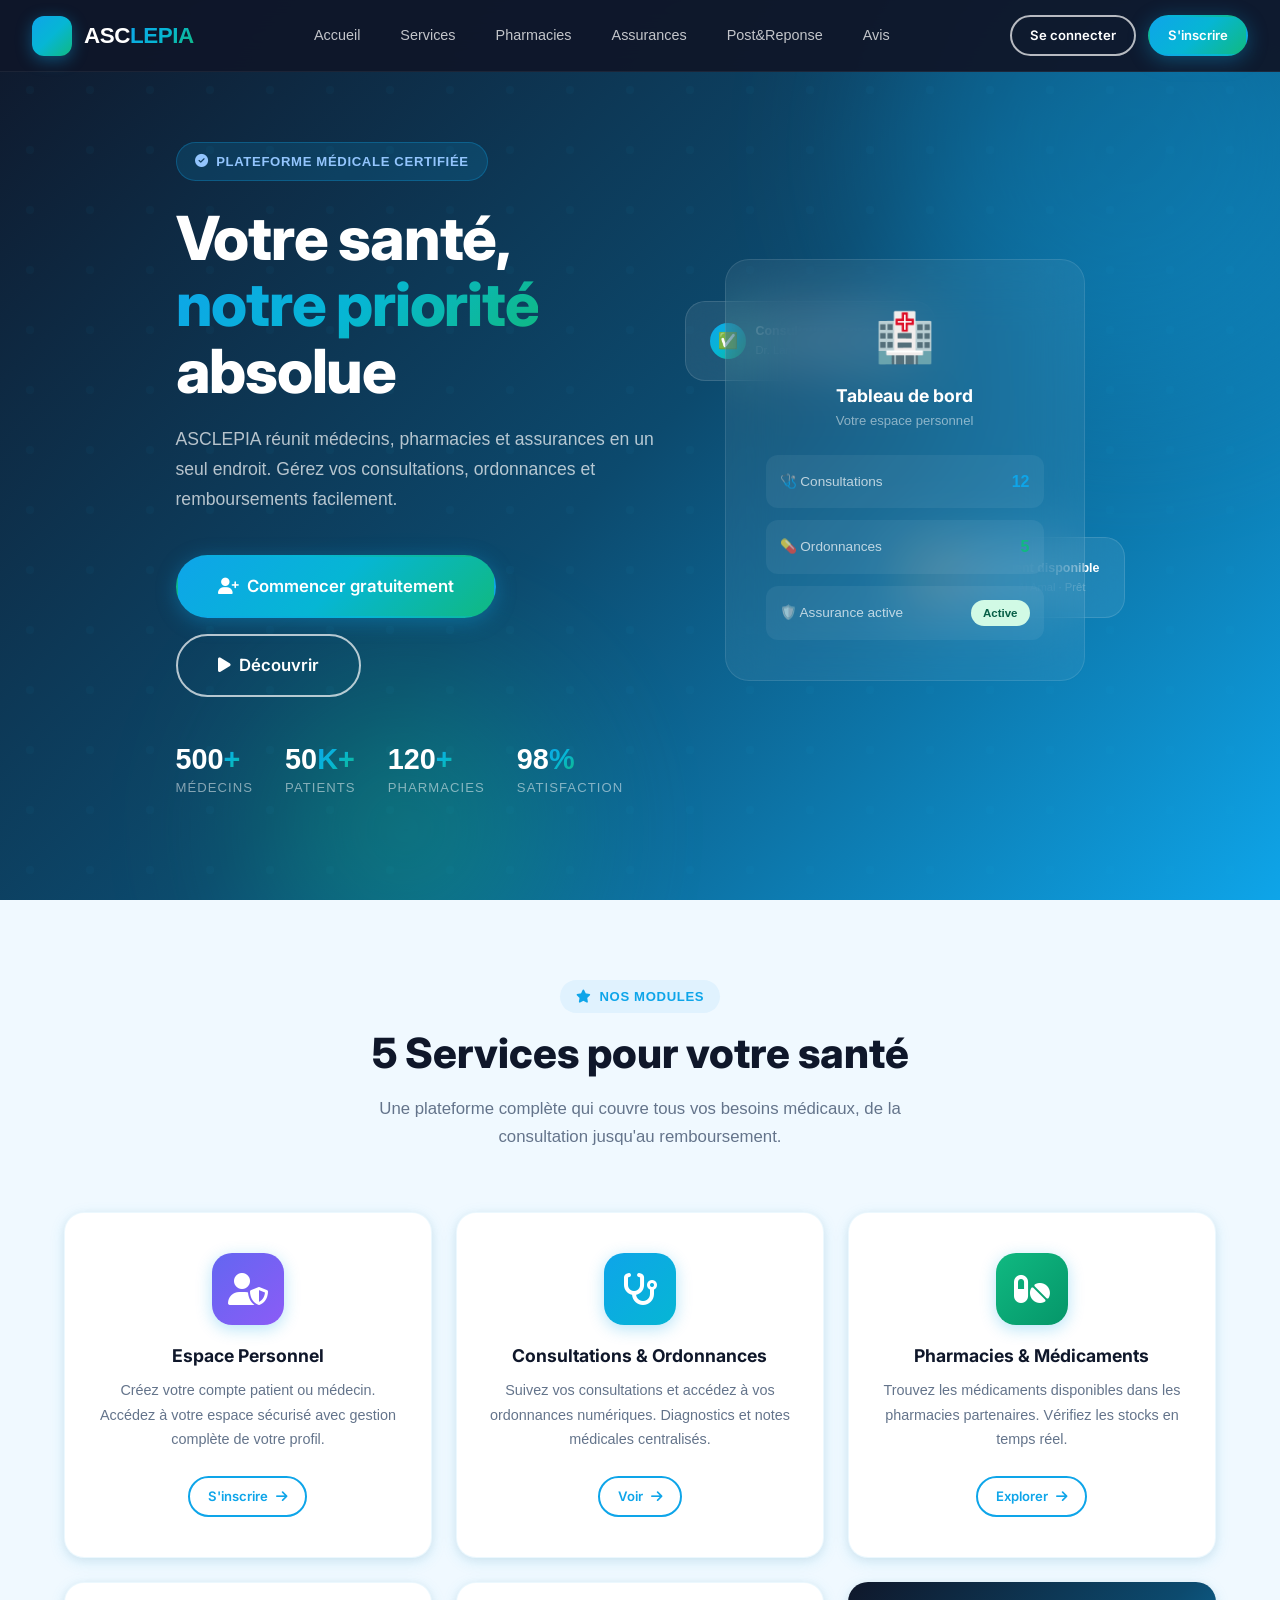
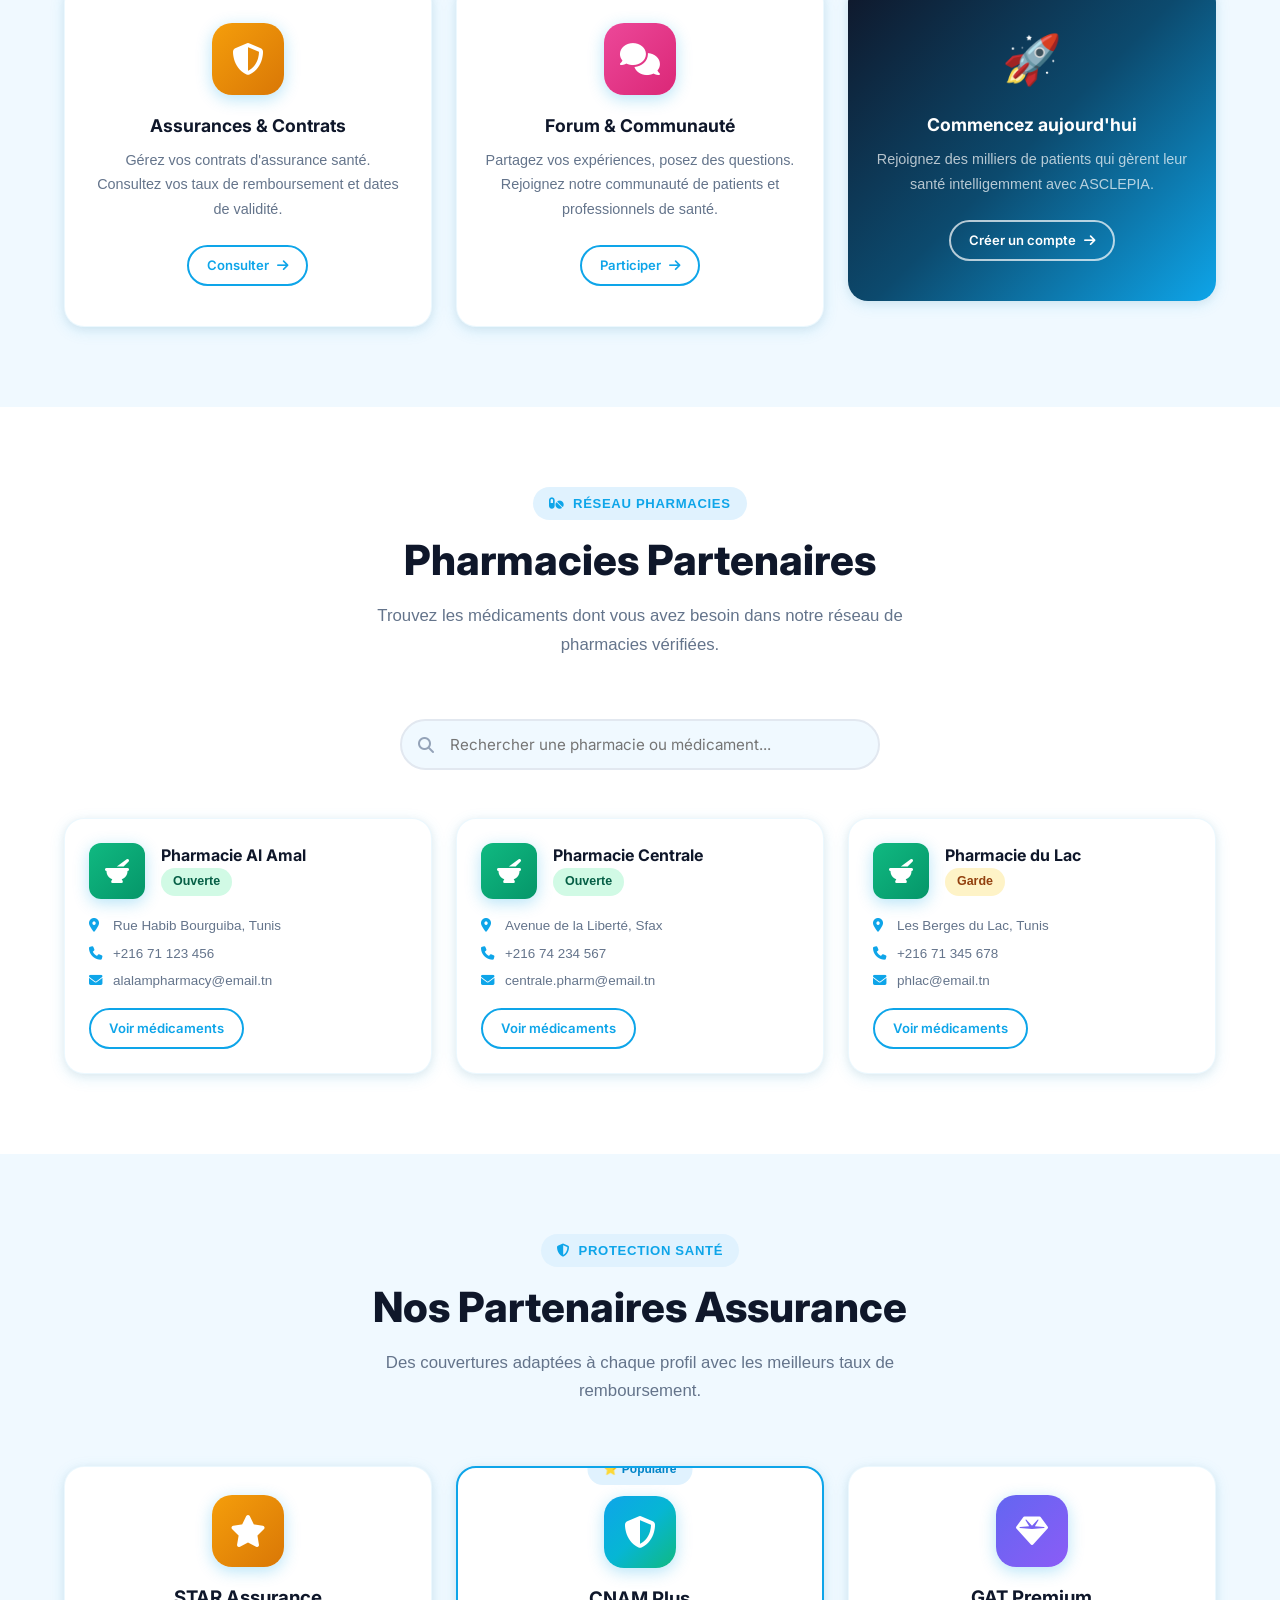
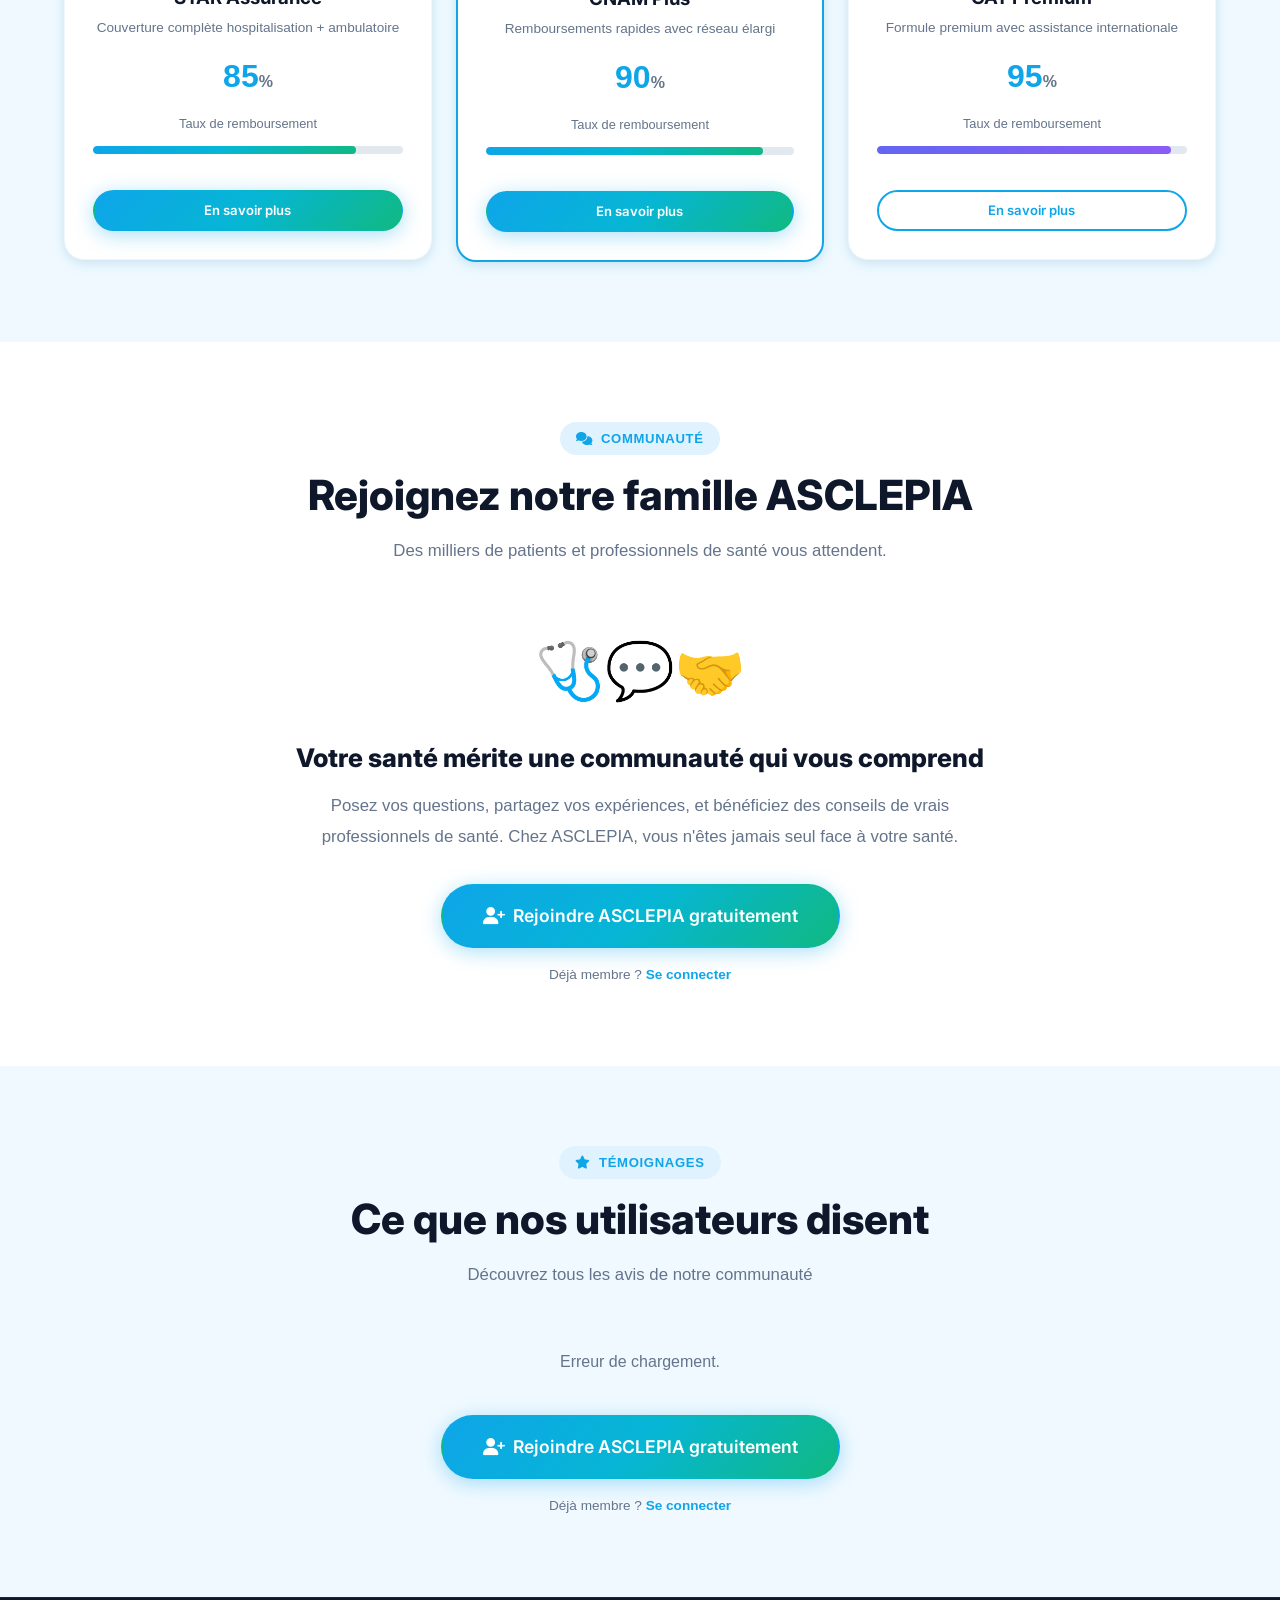
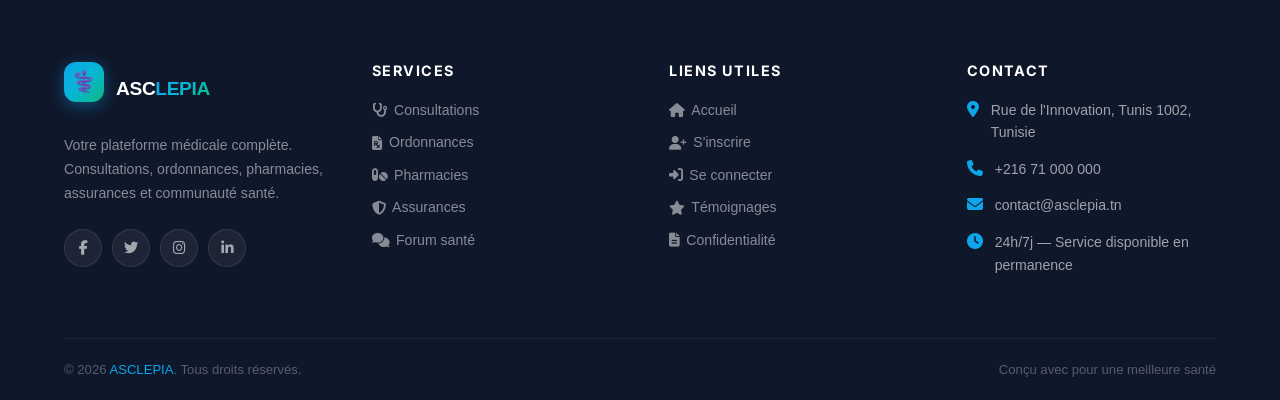
==== commit be6804ee: "post-rep-avis" ====
--- a/View/front/index.html
+++ b/View/front/index.html
@@ -462,179 +462,76 @@
      FORUM / POSTS SECTION
      ================================================ -->
 <section class="section-padding" id="forum" style="background: white;">
+    <div class="container">
+        <div class="section-header">
+            <div class="section-tag">
+                <i class="fa-solid fa-comments"></i>
+                Communauté
+            </div>
+            <h2 class="section-title">Rejoignez notre famille ASCLEPIA</h2>
+            <p class="section-desc">Des milliers de patients et professionnels de santé vous attendent.</p>
+        </div>
+
+        <div style="text-align: center; max-width: 700px; margin: 0 auto;">
+            
+            <div style="font-size: 3.5rem; margin-bottom: 24px;">🩺💬🤝</div>
+            
+            <h3 style="font-size: 1.6rem; font-weight: 800; color: var(--text); margin-bottom: 16px; line-height: 1.4;">
+                Votre santé mérite une communauté qui vous comprend
+            </h3>
+            
+            <p style="font-size: 1.05rem; color: var(--text-muted); line-height: 1.8; margin-bottom: 32px;">
+                Posez vos questions, partagez vos expériences, et bénéficiez des conseils de vrais professionnels de santé. 
+                Chez ASCLEPIA, vous n'êtes jamais seul face à votre santé.
+            </p>
+
+            <a href="loginuser.html" class="btn btn-primary btn-lg" style="padding: 16px 40px; font-size: 1.1rem;">
+                <i class="fa-solid fa-user-plus"></i>
+                Rejoindre ASCLEPIA gratuitement
+            </a>
+            <div style="margin-top: 16px; font-size: 0.85rem; color: var(--text-muted);">
+                Déjà membre ? <a href="login.html" style="color: var(--primary); font-weight: 600;">Se connecter</a>
+            </div>
+
+        </div>
+    </div>
+</section>
+
+<!-- ================================================
+     AVIS 
+     ================================================ -->
+<section class="section-padding" id="avis" style="background: var(--bg);">
   <div class="container">
     <div class="section-header">
       <div class="section-tag">
-        <i class="fa-solid fa-comments"></i>
-        Communauté
-      </div>
-      <h2 class="section-title">Forum Santé</h2>
-      <p class="section-desc">Échangez avec la communauté. Posez vos questions et partagez votre expérience.</p>
-    </div>
-
-    <div class="row">
-
-      <div class="col-4">
-        <div class="card post-card">
-          <div class="post-meta">
-            <div class="post-avatar">MA</div>
-            <div>
-              <div class="post-author">Mohamed Amri</div>
-              <div class="post-date">Il y a 2 heures</div>
-            </div>
-            <span class="badge badge-primary" style="margin-left: auto;">💬 12</span>
-          </div>
-          <h3>Quelle assurance pour les maladies chroniques ?</h3>
-          <p>Je souffre de diabète et je cherche une assurance qui couvre bien les consultations régulières et les médicaments...</p>
-          <div class="post-footer">
-            <div class="post-stat"><i class="fa-regular fa-heart"></i> 24 J'aime</div>
-            <div class="post-stat"><i class="fa-regular fa-comment"></i> 12 Réponses</div>
-            <a href="forum.php" class="btn btn-outline btn-sm">Lire</a>
-          </div>
-        </div>
-      </div>
-
-      <div class="col-4">
-        <div class="card post-card">
-          <div class="post-meta">
-            <div class="post-avatar" style="background: linear-gradient(135deg,#10b981,#059669);">SB</div>
-            <div>
-              <div class="post-author">Sana Belhaj</div>
-              <div class="post-date">Il y a 5 heures</div>
-            </div>
-            <span class="badge badge-success" style="margin-left: auto;">💬 8</span>
-          </div>
-          <h3>Comment lire une ordonnance médicale ?</h3>
-          <p>Mon médecin m'a prescrit plusieurs médicaments et j'ai du mal à comprendre les dosages et les instructions...</p>
-          <div class="post-footer">
-            <div class="post-stat"><i class="fa-regular fa-heart"></i> 18 J'aime</div>
-            <div class="post-stat"><i class="fa-regular fa-comment"></i> 8 Réponses</div>
-            <a href="forum.php" class="btn btn-outline btn-sm">Lire</a>
-          </div>
-        </div>
-      </div>
-
-      <div class="col-4">
-        <div class="card post-card">
-          <div class="post-meta">
-            <div class="post-avatar" style="background: linear-gradient(135deg,#f59e0b,#d97706);">KM</div>
-            <div>
-              <div class="post-author">Karim Mansouri</div>
-              <div class="post-date">Il y a 1 jour</div>
-            </div>
-            <span class="badge badge-warning" style="margin-left: auto;">💬 31</span>
-          </div>
-          <h3>Meilleures pharmacies de garde à Tunis ?</h3>
-          <p>Je cherche une liste à jour des pharmacies de garde dans le gouvernorat de Tunis pour les urgences nocturnes...</p>
-          <div class="post-footer">
-            <div class="post-stat"><i class="fa-regular fa-heart"></i> 45 J'aime</div>
-            <div class="post-stat"><i class="fa-regular fa-comment"></i> 31 Réponses</div>
-            <a href="forum.php" class="btn btn-outline btn-sm">Lire</a>
-          </div>
-        </div>
-      </div>
-
-    </div>
-
+        <i class="fa-solid fa-star"></i>
+        Témoignages
+      </div>
+      <h2 class="section-title">Ce que nos utilisateurs disent</h2>
+      <p class="section-desc">Découvrez tous les avis de notre communauté</p>
+    </div>
+
+    <!-- Avis chargés depuis list_avis.php -->
+    <div class="row" id="avisList" style="gap: 24px;"></div>
+
+    <!-- Pagination -->
+    <div id="avisPagination" style="text-align: center; margin-top: 40px; display: none;">
+      <div style="display: flex; gap: 12px; justify-content: center; align-items: center;">
+        <button id="prevPage" class="btn btn-outline" disabled>&laquo; Précédent</button>
+        <span id="pageInfo" style="font-weight: 600; color: var(--text-muted);"></span>
+        <button id="nextPage" class="btn btn-outline">Suivant &raquo;</button>
+      </div>
+    </div>
+
+    <!-- Bouton donner avis -->
     <div style="text-align: center; margin-top: 40px;">
-      <a href="forum.php" class="btn btn-primary btn-lg">
-        <i class="fa-solid fa-comments"></i>
-        Voir tout le forum
-      </a>
-    </div>
-  </div>
-</section>
-
-<!-- ================================================
-     AVIS / TÉMOIGNAGES SECTION
-     ================================================ -->
-<section class="section-padding avis-section" id="avis">
-  <div class="container" style="position: relative; z-index: 1;">
-    <div class="section-header">
-      <div class="section-tag">⭐ Témoignages</div>
-      <h2 class="section-title">Ce que disent nos patients</h2>
-      <p class="section-desc" style="color: rgba(255,255,255,0.6);">Des milliers de patients font confiance à ASCLEPIA pour leur santé.</p>
-    </div>
-
-    <div class="row">
-
-      <div class="col-4">
-        <div class="avis-card">
-          <div class="avis-quote">"</div>
-          <p class="avis-text">
-            ASCLEPIA a complètement changé ma façon de gérer ma santé. Je peux voir mes ordonnances, trouver des pharmacies et suivre mes remboursements depuis une seule application.
-          </p>
-          <div class="stars">★★★★★</div>
-          <div class="avis-author mt-2">
-            <div class="avis-avatar">LB</div>
-            <div class="avis-author-info">
-              <div class="name">Leila Bchir</div>
-              <div class="role">Patiente · Tunis</div>
-            </div>
-          </div>
-        </div>
-      </div>
-
-      <div class="col-4">
-        <div class="avis-card">
-          <div class="avis-quote">"</div>
-          <p class="avis-text">
-            En tant que médecin, ASCLEPIA simplifie énormément mon travail. Je peux émettre des ordonnances numériques et suivre mes patients efficacement.
-          </p>
-          <div class="stars">★★★★★</div>
-          <div class="avis-author mt-2">
-            <div class="avis-avatar" style="background: linear-gradient(135deg,#6366f1,#8b5cf6);">AM</div>
-            <div class="avis-author-info">
-              <div class="name">Dr. Ahmed Mrad</div>
-              <div class="role">Cardiologue · Sfax</div>
-            </div>
-          </div>
-        </div>
-      </div>
-
-      <div class="col-4">
-        <div class="avis-card">
-          <div class="avis-quote">"</div>
-          <p class="avis-text">
-            Le forum est très utile ! J'ai trouvé des réponses à mes questions rapidement. La communauté est bienveillante et les informations sont fiables.
-          </p>
-          <div class="stars">★★★★☆</div>
-          <div class="avis-author mt-2">
-            <div class="avis-avatar" style="background: linear-gradient(135deg,#10b981,#059669);">FZ</div>
-            <div class="avis-author-info">
-              <div class="name">Fatma Zouari</div>
-              <div class="role">Patiente · Sousse</div>
-            </div>
-          </div>
-        </div>
-      </div>
-
-    </div>
-  </div>
-</section>
-
-<!-- ================================================
-     CTA SECTION
-     ================================================ -->
-<section class="cta-section">
-  <div class="container">
-    <div class="cta-content">
-      <div class="section-tag" style="justify-content: center; margin-bottom: 20px;">
-        <i class="fa-solid fa-rocket"></i>
-        Rejoignez-nous
-      </div>
-      <h2>Prêt à prendre soin de votre santé ?</h2>
-      <p>Créez votre compte gratuitement et accédez à tous les services ASCLEPIA dès aujourd'hui.</p>
-      <div style="display: flex; gap: 16px; justify-content: center; flex-wrap: wrap;">
-        <a href="login.html" class="btn btn-primary btn-lg">
-          <i class="fa-solid fa-user-plus"></i>
-          Créer un compte patient
-        </a>
-        <a href="login.html" class="btn btn-outline-white btn-lg">
-          <i class="fa-solid fa-sign-in-alt"></i>
-          Se connecter
-        </a>
-      </div>
+       <a href="loginuser.html" class="btn btn-primary btn-lg" style="padding: 16px 40px; font-size: 1.1rem;">
+                <i class="fa-solid fa-user-plus"></i>
+                Rejoindre ASCLEPIA gratuitement
+            </a>
+            <div style="margin-top: 16px; font-size: 0.85rem; color: var(--text-muted);">
+                Déjà membre ? <a href="login.html" style="color: var(--primary); font-weight: 600;">Se connecter</a>
+            </div>
     </div>
   </div>
 </section>
@@ -808,7 +705,96 @@
     card.style.transition = 'opacity 0.5s ease, transform 0.5s ease';
     cardObserver.observe(card);
   });
+  
 </script>
 
+<script>
+// ===== CHARGEMENT DES AVIS =====
+let currentPage = 1;
+const avisPerPage = 6;
+let allAvis = [];
+
+async function loadAvis() {
+  try {
+    const response = await fetch('../Frontoffice/list_avis.php');
+    const data = await response.json();
+    
+    if (data.success) {
+      allAvis = data.avis;
+      renderAvis();
+    } else {
+      document.getElementById('avisList').innerHTML = 
+        '<p style="text-align:center; color: var(--text-muted); width:100%;">Impossible de charger les avis.</p>';
+    }
+  } catch (error) {
+    document.getElementById('avisList').innerHTML = 
+      '<p style="text-align:center; color: var(--text-muted); width:100%;">Erreur de chargement.</p>';
+  }
+}
+
+function renderAvis() {
+  const container = document.getElementById('avisList');
+  const pagination = document.getElementById('avisPagination');
+  const totalPages = Math.ceil(allAvis.length / avisPerPage);
+  const start = (currentPage - 1) * avisPerPage;
+  const pageAvis = allAvis.slice(start, start + avisPerPage);
+
+  if (allAvis.length === 0) {
+    container.innerHTML = '<p style="text-align:center; color: var(--text-muted); width:100%;">Aucun avis pour le moment. Soyez le premier !</p>';
+    return;
+  }
+
+  container.innerHTML = pageAvis.map(avis => `
+    <div class="col-4">
+      <div class="card" style="padding: 24px; height: 100%;">
+        <div style="display: flex; align-items: center; gap: 12px; margin-bottom: 16px;">
+          <div style="width: 44px; height: 44px; border-radius: 50%; background: linear-gradient(135deg, #0ea5e9, #3b82f6); display: flex; align-items: center; justify-content: center; color: white; font-weight: 700; font-size: 1.1rem; flex-shrink: 0;">
+            ${escapeHtml(avis.auteur.charAt(0).toUpperCase())}
+          </div>
+          <div>
+            <div style="font-weight: 700; font-size: 0.95rem;">${escapeHtml(avis.auteur)}</div>
+            <div style="font-size: 0.78rem; color: var(--text-muted);">${formatDate(avis.date_avis)}</div>
+          </div>
+        </div>
+        <div style="color: #f59e0b; font-size: 1.1rem; margin-bottom: 12px;">
+          ${'★'.repeat(parseInt(avis.note))}${'☆'.repeat(5 - parseInt(avis.note))}
+        </div>
+        ${avis.image ? `<img src="${escapeHtml(avis.image)}" alt="Avis" style="width:100%; max-height:150px; object-fit:cover; border-radius:12px; margin-bottom:12px;">` : ''}
+        <p style="color: var(--text); font-size: 0.9rem; line-height: 1.6; margin: 0;">${escapeHtml(avis.contenu || '')}</p>
+      </div>
+    </div>
+  `).join('');
+
+  if (totalPages > 1) {
+    pagination.style.display = 'block';
+    document.getElementById('pageInfo').textContent = `Page ${currentPage} / ${totalPages}`;
+    document.getElementById('prevPage').disabled = currentPage === 1;
+    document.getElementById('nextPage').disabled = currentPage === totalPages;
+  } else {
+    pagination.style.display = 'none';
+  }
+}
+
+document.getElementById('prevPage')?.addEventListener('click', () => {
+  if (currentPage > 1) { currentPage--; renderAvis(); }
+});
+document.getElementById('nextPage')?.addEventListener('click', () => {
+  if (currentPage < Math.ceil(allAvis.length / avisPerPage)) { currentPage++; renderAvis(); }
+});
+
+function escapeHtml(text) {
+  const d = document.createElement('div');
+  d.textContent = text;
+  return d.innerHTML;
+}
+
+function formatDate(dateStr) {
+  if (!dateStr) return '';
+  const d = new Date(dateStr);
+  return d.toLocaleDateString('fr-FR', { day: '2-digit', month: 'long', year: 'numeric' });
+}
+
+loadAvis();
+</script>
 </body>
 </html>
--- a/View/assets/css/style.css
+++ b/View/assets/css/style.css
@@ -553,3 +553,105 @@
   .btn { padding: 10px 20px; font-size: 0.85rem; }
   .card { padding: 20px; }
 }
+
+
+
+
+
+/*  ZEINEB ADDPOST */
+/* assets/css/upload.css */
+.image-preview-container {
+    margin-top: 10px;
+    position: relative;
+    display: inline-block;
+}
+
+.image-preview {
+    max-width: 200px;
+    max-height: 200px;
+    border-radius: 12px;
+    border: 2px solid #e2e8f0;
+    padding: 4px;
+    background: #ffffff;
+    object-fit: cover;
+}
+
+.remove-image {
+    position: absolute;
+    top: -10px;
+    right: -10px;
+    background: #ef4444;
+    color: white;
+    border-radius: 50%;
+    width: 24px;
+    height: 24px;
+    display: flex;
+    align-items: center;
+    justify-content: center;
+    cursor: pointer;
+    font-size: 12px;
+    transition: all 0.3s ease;
+}
+
+.remove-image:hover {
+    transform: scale(1.1);
+}
+
+.file-input-wrapper {
+    position: relative;
+    display: inline-block;
+    cursor: pointer;
+}
+
+.file-input-wrapper input {
+    position: absolute;
+    opacity: 0;
+    width: 100%;
+    height: 100%;
+    cursor: pointer;
+}
+
+@media (max-width: 768px) {
+    .image-preview {
+        max-width: 150px;
+        max-height: 150px;
+    }
+    .remove-image {
+        width: 20px;
+        height: 20px;
+        font-size: 10px;
+    }
+}
+        .detail-image {
+            max-width: 100%;
+            max-height: 400px;
+            border-radius: var(--radius-lg);
+            margin: 20px 0;
+            box-shadow: var(--shadow);
+        }
+        .post-content-full {
+            font-size: 1.05rem;
+            line-height: 1.8;
+            color: var(--text);
+            margin: 24px 0;
+        }
+        .comment-section {
+            margin-top: 48px;
+            padding-top: 32px;
+            border-top: 1px solid var(--border);
+        }
+        .comment-card {
+            padding: 20px;
+            margin-bottom: 16px;
+            background: var(--bg);
+            border-radius: var(--radius);
+        }
+        .action-buttons {
+            display: flex;
+            gap: 12px;
+            margin-top: 24px;
+            padding-top: 16px;
+            border-top: 1px solid var(--border);
+            flex-wrap: wrap;
+        }
+
--- a/View/assets/css/frontoffice.css
+++ b/View/assets/css/frontoffice.css
@@ -1,6 +1,4 @@
-/* ============================================
-   ASCLEPIA - FrontOffice Styles
-   ============================================ */
+
 
 /* ---- NAVBAR ---- */
 .navbar {
@@ -648,3 +646,6 @@
 
   .footer-bottom { text-align: center; justify-content: center; }
 }
+body{
+    font-family: Arial, sans-serif;
+}
